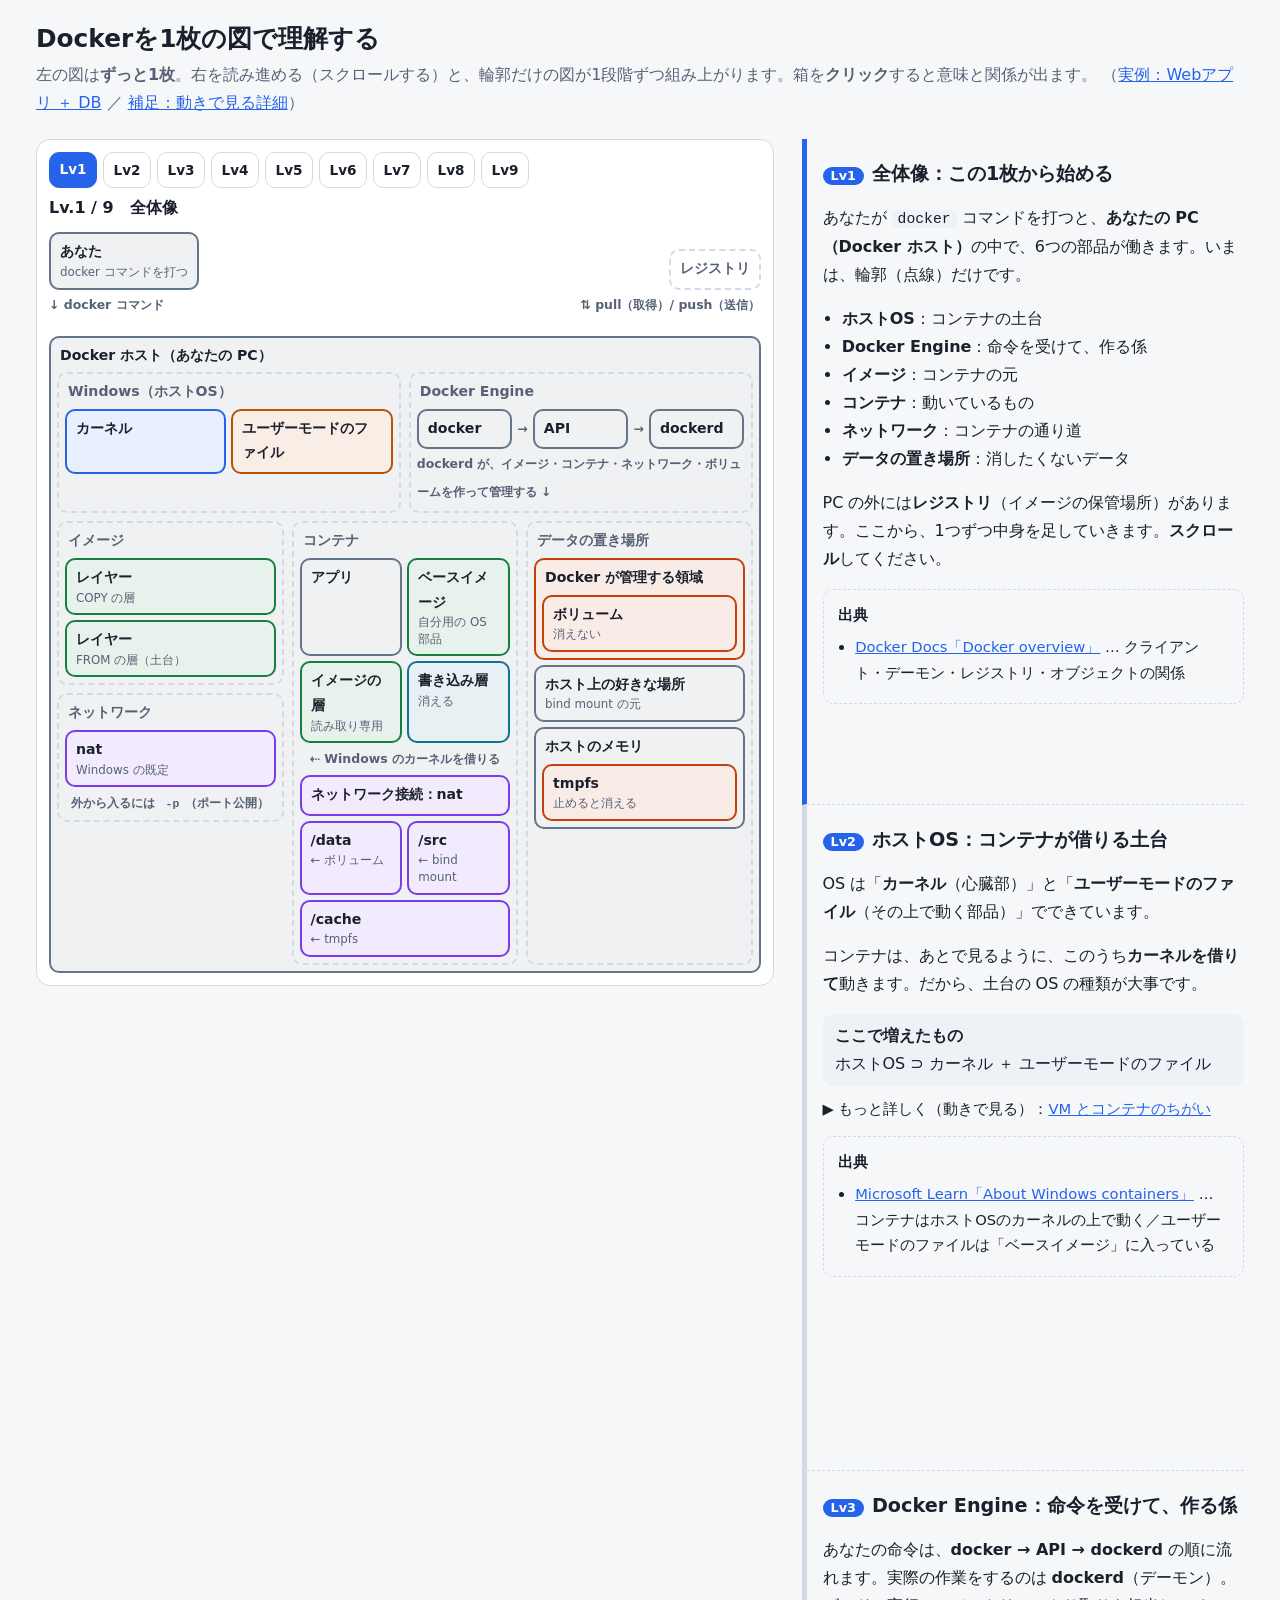
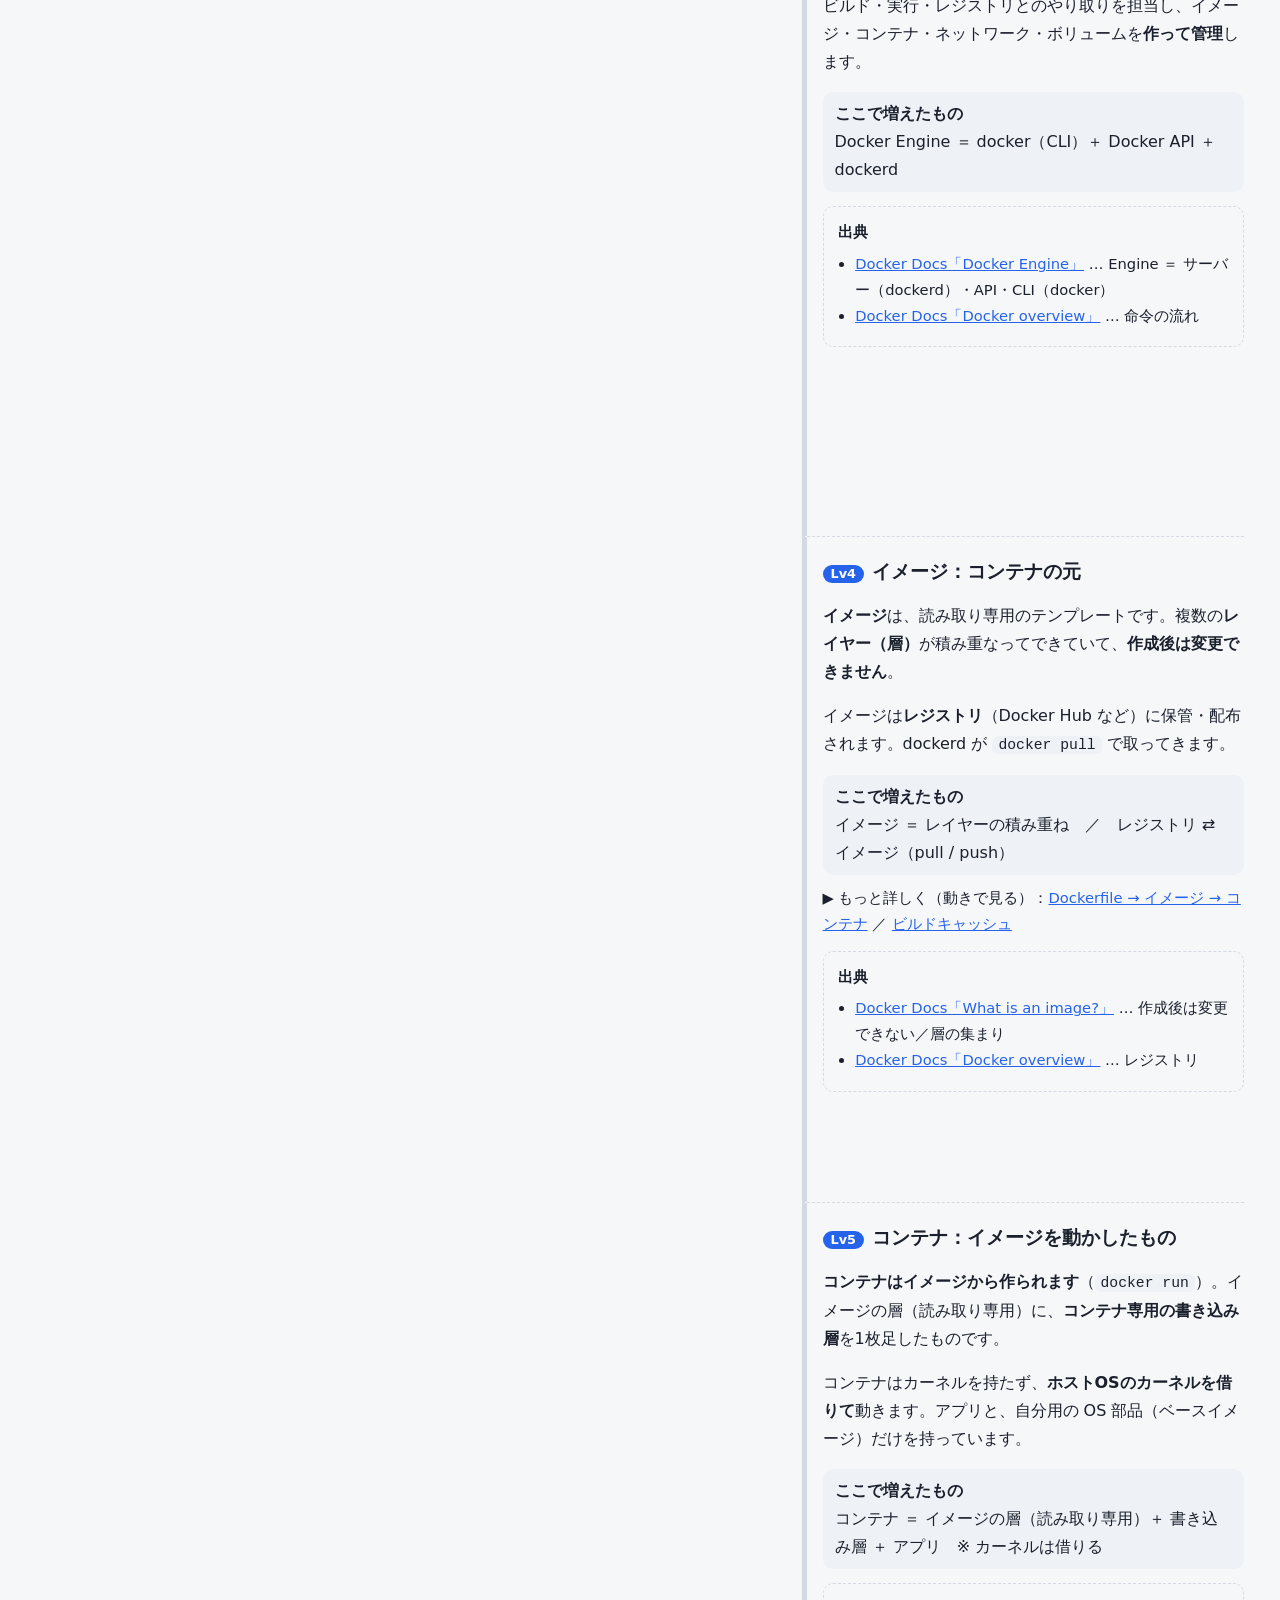
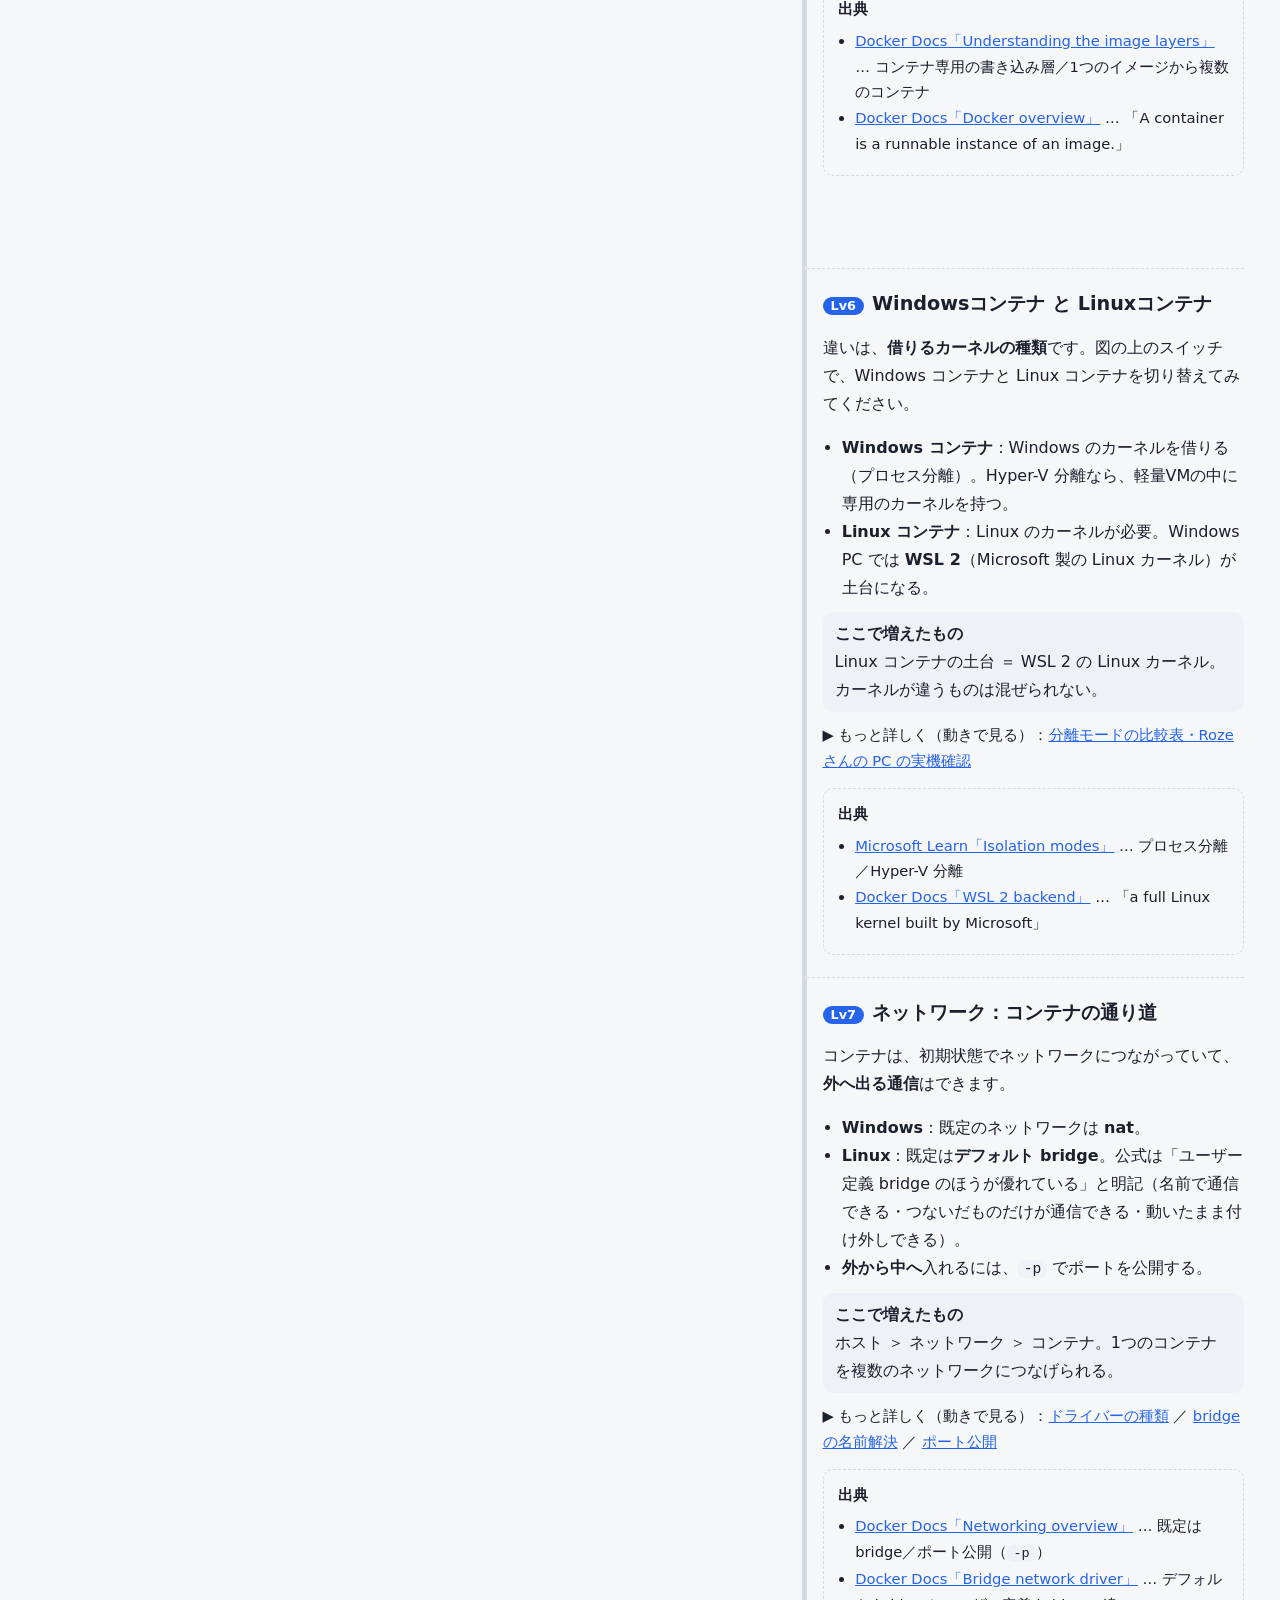
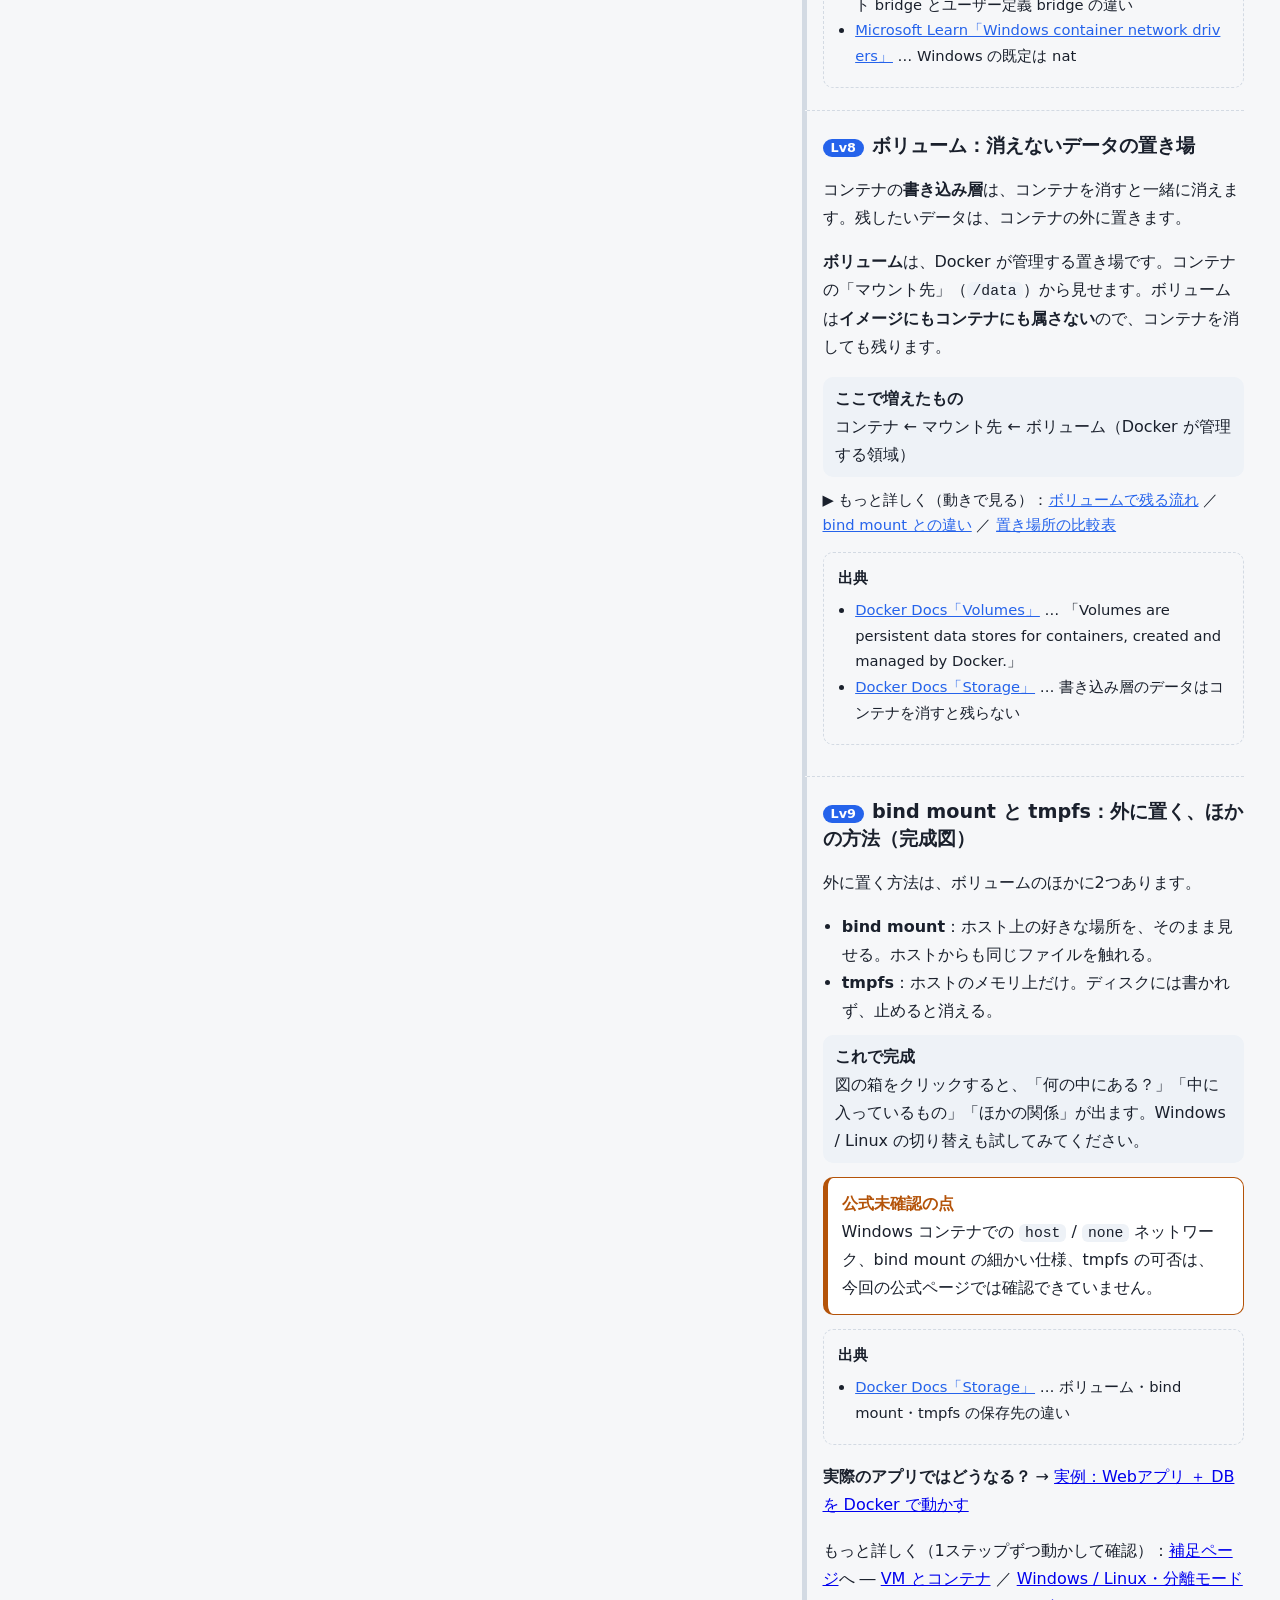
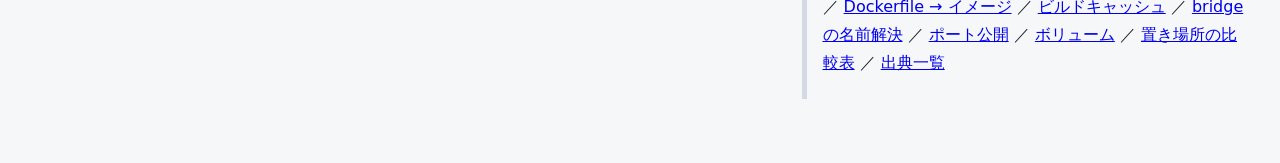
==== docker_visual/index.html @ 101fbca6 "Docker入門: 1枚の図で学ぶHTML教材を公開 Docker の仕組みを、1枚の図が組み上がる形で学ぶ HTML 教材。  - index.html: 全体像（スクロールで組み上がる図、Wind" ====
<!doctype html>
<html lang="ja">
<head>
  <meta charset="utf-8">
  <meta name="viewport" content="width=device-width, initial-scale=1">
  <title>Dockerを1枚の図で理解する</title>
  <meta name="description" content="全体像の1枚の図に、スクロールするだけで詳細が組み上がる Docker の解説。公式ドキュメントの出典つき">
  <link rel="stylesheet" href="css/base.css">
  <link rel="stylesheet" href="css/scenes.css">
  <link rel="stylesheet" href="css/termmap.css">
  <link rel="stylesheet" href="css/story.css">
</head>
<body>
<div class="wrap wide">

  <header class="story-head">
    <h1>Dockerを1枚の図で理解する</h1>
    <p>左の図は<strong>ずっと1枚</strong>。右を読み進める（スクロールする）と、輪郭だけの図が1段階ずつ組み上がります。箱を<strong>クリック</strong>すると意味と関係が出ます。
      （<a href="example.html">実例：Webアプリ ＋ DB</a> ／ <a href="details.html">補足：動きで見る詳細</a>）</p>
  </header>

  <div class="story" data-story>

    <!-- =================== 左：1枚の図 =================== -->
    <div class="story-diagram">
      <ol class="levelbar" aria-label="図の詳しさの段階"></ol>
      <p class="level-title" aria-live="polite"></p>

      <div data-story-master data-variant="win">
        <div class="termmap">

          <div class="m-top">
            <div class="m-top-item">
              <div class="tm host" data-term="user">
                <button class="tm-label" type="button"><span class="tm-name">あなた</span><span class="tm-note">docker コマンドを打つ</span></button>
              </div>
              <span class="tm-arrow">↓ docker コマンド</span>
            </div>
            <fieldset class="m-variant" data-show="6">
            <legend>どちらのコンテナの図にする？</legend>
            <label><input type="radio" name="variant" value="win" checked> Windows コンテナ</label>
            <label><input type="radio" name="variant" value="lin"> Linux コンテナ</label>
          </fieldset>
            <div class="m-top-item right">
              <div class="tm host" data-term="registry" data-state="1:ghost;4:on" data-hl="4">
                <button class="tm-label" type="button"><span class="tm-name">レジストリ</span><span class="tm-note">Docker Hub など（PCの外）</span></button>
              </div>
              <span class="tm-arrow" data-show="4">⇅ pull（取得）/ push（送信）</span>
            </div>
          </div>

          <div class="tm host mhost" data-term="dockerhost">
            <button class="tm-label" type="button"><span class="tm-name">Docker ホスト（あなたの PC）</span></button>
            <div class="m-grid">

              <!-- ホストOS -->
              <div class="tm win c-os" data-term="hostos" data-state="1:ghost;2:on" data-hl="2">
                <button class="tm-label" type="button"><span class="tm-name">Windows（ホストOS）</span><span class="tm-note">コンテナの土台</span></button>
                <div class="tm-body">
                  <div class="tm win" data-term="kernel" data-show="2"><button class="tm-label" type="button"><span class="tm-name">カーネル</span></button></div>
                  <div class="tm lin" data-term="usermode" data-show="2"><button class="tm-label" type="button"><span class="tm-name">ユーザーモードのファイル</span></button></div>
                  <div class="tm lin" data-term="wsl2" data-variant="lin" data-show="6" data-hl="6">
                    <button class="tm-label" type="button"><span class="tm-name">WSL 2</span><span class="tm-note">Linux カーネル</span></button>
                  </div>
                </div>
              </div>

              <!-- Docker Engine -->
              <div class="tm ctr c-engine" data-term="engine" data-state="1:ghost;3:on" data-hl="3">
                <button class="tm-label" type="button"><span class="tm-name">Docker Engine</span><span class="tm-note">命令を受けて、作る係</span></button>
                <div class="tm-body nowrap">
                  <div class="tm host" data-term="cli" data-show="3"><button class="tm-label" type="button"><span class="tm-name">docker</span></button></div>
                  <span class="tm-arrow" data-show="3">→</span>
                  <div class="tm host" data-term="api" data-show="3"><button class="tm-label" type="button"><span class="tm-name">API</span></button></div>
                  <span class="tm-arrow" data-show="3">→</span>
                  <div class="tm host" data-term="dockerd" data-show="3"><button class="tm-label" type="button"><span class="tm-name">dockerd</span></button></div>
                </div>
                <span class="tm-arrow" data-show="3">dockerd が、イメージ・コンテナ・ネットワーク・ボリュームを作って管理する ↓</span>
              </div>

              <!-- 左：イメージ・ネットワーク -->
              <div class="tm-col c-left">
                <div class="tm img" data-term="image" data-state="1:ghost;4:on" data-hl="4">
                  <button class="tm-label" type="button"><span class="tm-name">イメージ</span><span class="tm-note">コンテナの元・変わらない</span></button>
                  <div class="tm-body col">
                    <div class="tm img" data-term="layer" data-show="4"><button class="tm-label" type="button"><span class="tm-name">レイヤー</span><span class="tm-note">COPY の層</span></button></div>
                    <div class="tm img" data-term="layer" data-show="4"><button class="tm-label" type="button"><span class="tm-name">レイヤー</span><span class="tm-note">FROM の層（土台）</span></button></div>
                  </div>
                </div>

                <div class="tm net" data-term="network" data-state="1:ghost;7:on" data-hl="7">
                  <button class="tm-label" type="button"><span class="tm-name">ネットワーク</span><span class="tm-note">コンテナの通り道</span></button>
                  <div class="tm-body col">
                    <div class="tm net" data-term="drv_nat" data-variant="win" data-show="7"><button class="tm-label" type="button"><span class="tm-name">nat</span><span class="tm-note">Windows の既定</span></button></div>
                    <div class="tm net" data-term="net_default" data-variant="lin" data-show="7"><button class="tm-label" type="button"><span class="tm-name">デフォルト bridge</span><span class="tm-note">Linux の既定</span></button></div>
                    <div class="tm net" data-term="net_user" data-variant="lin" data-show="7"><button class="tm-label" type="button"><span class="tm-name">ユーザー定義 bridge</span><span class="tm-note">名前で通信できる</span></button></div>
                    <span class="tm-arrow" data-show="7">外から入るには <code>-p</code>（ポート公開）</span>
                  </div>
                </div>
              </div>

              <!-- コンテナ -->
              <div class="tm ctr c-ctr" data-term="container" data-state="1:ghost;5:on" data-hl="5">
                <button class="tm-label" type="button">
                  <span class="tm-name">コンテナ</span>
                  <span class="tm-note">動いているもの（<span data-variant="win">Windows 用</span><span data-variant="lin">Linux 用</span>）</span>
                </button>
                <div class="tm-body col">
                  <div class="m-pair">
                    <div class="tm host" data-term="app" data-show="5"><button class="tm-label" type="button"><span class="tm-name">アプリ</span></button></div>
                    <div class="tm img" data-term="baseimage" data-show="5"><button class="tm-label" type="button"><span class="tm-name">ベースイメージ</span><span class="tm-note">自分用の OS 部品</span></button></div>
                    <div class="tm img" data-term="layer_ro" data-show="5"><button class="tm-label" type="button"><span class="tm-name">イメージの層</span><span class="tm-note">読み取り専用</span></button></div>
                    <div class="tm ctr" data-term="writable" data-show="5"><button class="tm-label" type="button"><span class="tm-name">書き込み層</span><span class="tm-note">消える</span></button></div>
                  </div>
                  <span class="tm-arrow" data-show="5">
                    <span data-variant="win">⇠ Windows のカーネルを借りる</span>
                    <span data-variant="lin">⇠ WSL 2 の Linux カーネルを借りる</span>
                  </span>
                  <div class="tm net" data-term="drv_nat" data-variant="win" data-show="7" data-hl="7"><button class="tm-label" type="button"><span class="tm-name">ネットワーク接続：nat</span></button></div>
                  <div class="tm net" data-term="net_default" data-variant="lin" data-show="7" data-hl="7"><button class="tm-label" type="button"><span class="tm-name">ネットワーク接続：bridge</span></button></div>
                  <div class="m-chips">
                    <div class="tm net" data-term="mountpoint" data-show="8" data-hl="8"><button class="tm-label" type="button"><span class="tm-name">/data</span><span class="tm-note">← ボリューム</span></button></div>
                    <div class="tm net" data-term="mountpoint" data-show="9" data-hl="9"><button class="tm-label" type="button"><span class="tm-name">/src</span><span class="tm-note">← bind mount</span></button></div>
                    <div class="tm net" data-term="mountpoint" data-show="9" data-hl="9"><button class="tm-label" type="button"><span class="tm-name">/cache</span><span class="tm-note">← tmpfs</span></button></div>
                  </div>
                </div>
              </div>

              <!-- データの置き場所 -->
              <div class="tm vol c-store" data-term="storage_group" data-state="1:ghost;8:on" data-hl="8">
                <button class="tm-label" type="button"><span class="tm-name">データの置き場所</span><span class="tm-note">コンテナの外</span></button>
                <div class="tm-body col">
                  <div class="tm vol" data-term="dockerarea" data-show="8">
                    <button class="tm-label" type="button"><span class="tm-name">Docker が管理する領域</span></button>
                    <div class="tm-body">
                      <div class="tm vol" data-term="volume"><button class="tm-label" type="button"><span class="tm-name">ボリューム</span><span class="tm-note">消えない</span></button></div>
                    </div>
                  </div>
                  <div class="tm host" data-term="hostdir" data-show="9" data-hl="9"><button class="tm-label" type="button"><span class="tm-name">ホスト上の好きな場所</span><span class="tm-note">bind mount の元</span></button></div>
                  <div class="tm host" data-term="hostmem" data-show="9" data-hl="9">
                    <button class="tm-label" type="button"><span class="tm-name">ホストのメモリ</span></button>
                    <div class="tm-body">
                      <div class="tm vol" data-term="tmpfs"><button class="tm-label" type="button"><span class="tm-name">tmpfs</span><span class="tm-note">止めると消える</span></button></div>
                    </div>
                  </div>
                </div>
              </div>

            </div>
          </div>

          <div class="tm-panel" aria-live="polite"></div>
        </div>
      </div>
    </div>

    <!-- =================== 右：章（スクロールすると図が詳しくなる） =================== -->
    <div class="chapters">
      <div class="panel-slot"></div>

      <section class="chapter" data-title="全体像">
        <h2><span class="lv-tag">Lv1</span>全体像：この1枚から始める</h2>
        <p>あなたが <code>docker</code> コマンドを打つと、<strong>あなたの PC（Docker ホスト）</strong>の中で、6つの部品が働きます。いまは、輪郭（点線）だけです。</p>
        <ul>
          <li><strong>ホストOS</strong>：コンテナの土台</li>
          <li><strong>Docker Engine</strong>：命令を受けて、作る係</li>
          <li><strong>イメージ</strong>：コンテナの元</li>
          <li><strong>コンテナ</strong>：動いているもの</li>
          <li><strong>ネットワーク</strong>：コンテナの通り道</li>
          <li><strong>データの置き場所</strong>：消したくないデータ</li>
        </ul>
        <p>PC の外には<strong>レジストリ</strong>（イメージの保管場所）があります。ここから、1つずつ中身を足していきます。<strong>スクロール</strong>してください。</p>
        <div class="sources">
          <strong>出典</strong>
          <ul>
            <li><a href="https://docs.docker.com/get-started/docker-overview/" target="_blank" rel="noopener">Docker Docs「Docker overview」</a> … クライアント・デーモン・レジストリ・オブジェクトの関係</li>
          </ul>
        </div>
      </section>

      <section class="chapter" data-title="ホストOS">
        <h2><span class="lv-tag">Lv2</span>ホストOS：コンテナが借りる土台</h2>
        <p>OS は「<strong>カーネル</strong>（心臓部）」と「<strong>ユーザーモードのファイル</strong>（その上で動く部品）」でできています。</p>
        <p>コンテナは、あとで見るように、このうち<strong>カーネルを借りて</strong>動きます。だから、土台の OS の種類が大事です。</p>
        <div class="added"><strong>ここで増えたもの</strong>ホストOS ⊃ カーネル ＋ ユーザーモードのファイル</div>
        <p class="more">▶ もっと詳しく（動きで見る）：<a href="details.html#t-vm">VM とコンテナのちがい</a></p>
        <div class="sources">
          <strong>出典</strong>
          <ul>
            <li><a href="https://learn.microsoft.com/en-us/virtualization/windowscontainers/about/" target="_blank" rel="noopener">Microsoft Learn「About Windows containers」</a> … コンテナはホストOSのカーネルの上で動く／ユーザーモードのファイルは「ベースイメージ」に入っている</li>
          </ul>
        </div>
      </section>

      <section class="chapter" data-title="Docker Engine">
        <h2><span class="lv-tag">Lv3</span>Docker Engine：命令を受けて、作る係</h2>
        <p>あなたの命令は、<strong>docker → API → dockerd</strong> の順に流れます。実際の作業をするのは <strong>dockerd</strong>（デーモン）。ビルド・実行・レジストリとのやり取りを担当し、イメージ・コンテナ・ネットワーク・ボリュームを<strong>作って管理</strong>します。</p>
        <div class="added">
          <strong>ここで増えたもの</strong>
          Docker Engine ＝ docker（CLI）＋ Docker API ＋ dockerd
        </div>
        <div class="sources">
          <strong>出典</strong>
          <ul>
            <li><a href="https://docs.docker.com/engine/" target="_blank" rel="noopener">Docker Docs「Docker Engine」</a> … Engine ＝ サーバー（dockerd）・API・CLI（docker）</li>
            <li><a href="https://docs.docker.com/get-started/docker-overview/" target="_blank" rel="noopener">Docker Docs「Docker overview」</a> … 命令の流れ</li>
          </ul>
        </div>
      </section>

      <section class="chapter" data-title="イメージ">
        <h2><span class="lv-tag">Lv4</span>イメージ：コンテナの元</h2>
        <p><strong>イメージ</strong>は、読み取り専用のテンプレートです。複数の<strong>レイヤー（層）</strong>が積み重なってできていて、<strong>作成後は変更できません</strong>。</p>
        <p>イメージは<strong>レジストリ</strong>（Docker Hub など）に保管・配布されます。dockerd が <code>docker pull</code> で取ってきます。</p>
        <div class="added">
          <strong>ここで増えたもの</strong>
          イメージ ＝ レイヤーの積み重ね　／　レジストリ ⇄ イメージ（pull / push）
        </div>
        <p class="more">▶ もっと詳しく（動きで見る）：<a href="details.html#t-layers">Dockerfile → イメージ → コンテナ</a> ／ <a href="details.html#t-cache">ビルドキャッシュ</a></p>
        <div class="sources">
          <strong>出典</strong>
          <ul>
            <li><a href="https://docs.docker.com/get-started/docker-concepts/the-basics/what-is-an-image/" target="_blank" rel="noopener">Docker Docs「What is an image?」</a> … 作成後は変更できない／層の集まり</li>
            <li><a href="https://docs.docker.com/get-started/docker-overview/" target="_blank" rel="noopener">Docker Docs「Docker overview」</a> … レジストリ</li>
          </ul>
        </div>
      </section>

      <section class="chapter" data-title="コンテナ">
        <h2><span class="lv-tag">Lv5</span>コンテナ：イメージを動かしたもの</h2>
        <p><strong>コンテナはイメージから作られます</strong>（<code>docker run</code>）。イメージの層（読み取り専用）に、<strong>コンテナ専用の書き込み層</strong>を1枚足したものです。</p>
        <p>コンテナはカーネルを持たず、<strong>ホストOSのカーネルを借りて</strong>動きます。アプリと、自分用の OS 部品（ベースイメージ）だけを持っています。</p>
        <div class="added">
          <strong>ここで増えたもの</strong>
          コンテナ ＝ イメージの層（読み取り専用）＋ 書き込み層 ＋ アプリ　※ カーネルは借りる
        </div>
        <div class="sources">
          <strong>出典</strong>
          <ul>
            <li><a href="https://docs.docker.com/get-started/docker-concepts/building-images/understanding-image-layers/" target="_blank" rel="noopener">Docker Docs「Understanding the image layers」</a> … コンテナ専用の書き込み層／1つのイメージから複数のコンテナ</li>
            <li><a href="https://docs.docker.com/get-started/docker-overview/" target="_blank" rel="noopener">Docker Docs「Docker overview」</a> … 「A container is a runnable instance of an image.」</li>
          </ul>
        </div>
      </section>

      <section class="chapter" data-title="Windows と Linux">
        <h2><span class="lv-tag">Lv6</span>Windowsコンテナ と Linuxコンテナ</h2>
        <p>違いは、<strong>借りるカーネルの種類</strong>です。図の上のスイッチで、Windows コンテナと Linux コンテナを切り替えてみてください。</p>
        <ul>
          <li><strong>Windows コンテナ</strong>：Windows のカーネルを借りる（プロセス分離）。Hyper-V 分離なら、軽量VMの中に専用のカーネルを持つ。</li>
          <li><strong>Linux コンテナ</strong>：Linux のカーネルが必要。Windows PC では <strong>WSL 2</strong>（Microsoft 製の Linux カーネル）が土台になる。</li>
        </ul>
        <div class="added">
          <strong>ここで増えたもの</strong>
          Linux コンテナの土台 ＝ WSL 2 の Linux カーネル。カーネルが違うものは混ぜられない。
        </div>
        <p class="more">▶ もっと詳しく（動きで見る）：<a href="details.html#t-kernel">分離モードの比較表・Rozeさんの PC の実機確認</a></p>
        <div class="sources">
          <strong>出典</strong>
          <ul>
            <li><a href="https://learn.microsoft.com/en-us/virtualization/windowscontainers/manage-containers/hyperv-container" target="_blank" rel="noopener">Microsoft Learn「Isolation modes」</a> … プロセス分離／Hyper-V 分離</li>
            <li><a href="https://docs.docker.com/desktop/features/wsl/" target="_blank" rel="noopener">Docker Docs「WSL 2 backend」</a> … 「a full Linux kernel built by Microsoft」</li>
          </ul>
        </div>
      </section>

      <section class="chapter" data-title="ネットワーク">
        <h2><span class="lv-tag">Lv7</span>ネットワーク：コンテナの通り道</h2>
        <p>コンテナは、初期状態でネットワークにつながっていて、<strong>外へ出る通信</strong>はできます。</p>
        <ul>
          <li><strong>Windows</strong>：既定のネットワークは <strong>nat</strong>。</li>
          <li><strong>Linux</strong>：既定は<strong>デフォルト bridge</strong>。公式は「ユーザー定義 bridge のほうが優れている」と明記（名前で通信できる・つないだものだけが通信できる・動いたまま付け外しできる）。</li>
          <li><strong>外から中へ</strong>入れるには、<code>-p</code> でポートを公開する。</li>
        </ul>
        <div class="added">
          <strong>ここで増えたもの</strong>
          ホスト ＞ ネットワーク ＞ コンテナ。1つのコンテナを複数のネットワークにつなげられる。
        </div>
        <p class="more">▶ もっと詳しく（動きで見る）：<a href="details.html#t-drivers">ドライバーの種類</a> ／ <a href="details.html#t-bridge">bridge の名前解決</a> ／ <a href="details.html#t-publish">ポート公開</a></p>
        <div class="sources">
          <strong>出典</strong>
          <ul>
            <li><a href="https://docs.docker.com/engine/network/" target="_blank" rel="noopener">Docker Docs「Networking overview」</a> … 既定は bridge／ポート公開（<code>-p</code>）</li>
            <li><a href="https://docs.docker.com/engine/network/drivers/bridge/" target="_blank" rel="noopener">Docker Docs「Bridge network driver」</a> … デフォルト bridge とユーザー定義 bridge の違い</li>
            <li><a href="https://learn.microsoft.com/en-us/virtualization/windowscontainers/container-networking/network-drivers-topologies" target="_blank" rel="noopener">Microsoft Learn「Windows container network drivers」</a> … Windows の既定は nat</li>
          </ul>
        </div>
      </section>

      <section class="chapter" data-title="ボリューム">
        <h2><span class="lv-tag">Lv8</span>ボリューム：消えないデータの置き場</h2>
        <p>コンテナの<strong>書き込み層</strong>は、コンテナを消すと一緒に消えます。残したいデータは、コンテナの外に置きます。</p>
        <p><strong>ボリューム</strong>は、Docker が管理する置き場です。コンテナの「マウント先」（<code>/data</code>）から見せます。ボリュームは<strong>イメージにもコンテナにも属さない</strong>ので、コンテナを消しても残ります。</p>
        <div class="added">
          <strong>ここで増えたもの</strong>
          コンテナ ← マウント先 ← ボリューム（Docker が管理する領域）
        </div>
        <p class="more">▶ もっと詳しく（動きで見る）：<a href="details.html#t-volume">ボリュームで残る流れ</a> ／ <a href="details.html#t-mounts">bind mount との違い</a> ／ <a href="details.html#storage-compare">置き場所の比較表</a></p>
        <div class="sources">
          <strong>出典</strong>
          <ul>
            <li><a href="https://docs.docker.com/engine/storage/volumes/" target="_blank" rel="noopener">Docker Docs「Volumes」</a> … 「Volumes are persistent data stores for containers, created and managed by Docker.」</li>
            <li><a href="https://docs.docker.com/engine/storage/" target="_blank" rel="noopener">Docker Docs「Storage」</a> … 書き込み層のデータはコンテナを消すと残らない</li>
          </ul>
        </div>
      </section>

      <section class="chapter" data-title="完成図">
        <h2><span class="lv-tag">Lv9</span>bind mount と tmpfs：外に置く、ほかの方法（完成図）</h2>
        <p>外に置く方法は、ボリュームのほかに2つあります。</p>
        <ul>
          <li><strong>bind mount</strong>：ホスト上の好きな場所を、そのまま見せる。ホストからも同じファイルを触れる。</li>
          <li><strong>tmpfs</strong>：ホストのメモリ上だけ。ディスクには書かれず、止めると消える。</li>
        </ul>
        <div class="added">
          <strong>これで完成</strong>
          図の箱をクリックすると、「何の中にある？」「中に入っているもの」「ほかの関係」が出ます。Windows / Linux の切り替えも試してみてください。
        </div>
        <div class="note">
          <strong>公式未確認の点</strong><br>
          Windows コンテナでの <code>host</code> / <code>none</code> ネットワーク、bind mount の細かい仕様、tmpfs の可否は、今回の公式ページでは確認できていません。
        </div>
        <div class="sources">
          <strong>出典</strong>
          <ul>
            <li><a href="https://docs.docker.com/engine/storage/" target="_blank" rel="noopener">Docker Docs「Storage」</a> … ボリューム・bind mount・tmpfs の保存先の違い</li>
          </ul>
        </div>
        <p class="story-foot">
          <strong>実際のアプリではどうなる？</strong> → <a href="example.html">実例：Webアプリ ＋ DB を Docker で動かす</a>
        </p>
        <p class="story-foot">
          もっと詳しく（1ステップずつ動かして確認）：<a href="details.html">補足ページ</a>へ ― <a href="details.html#t-vm">VM とコンテナ</a> ／ <a href="details.html#t-kernel">Windows / Linux・分離モード</a> ／ <a href="details.html#t-layers">Dockerfile → イメージ</a> ／ <a href="details.html#t-cache">ビルドキャッシュ</a> ／ <a href="details.html#t-bridge">bridge の名前解決</a> ／ <a href="details.html#t-publish">ポート公開</a> ／ <a href="details.html#t-volume">ボリューム</a> ／ <a href="details.html#storage-compare">置き場所の比較表</a> ／ <a href="details.html#sources">出典一覧</a>
        </p>
      </section>

    </div>
  </div>

</div>

<script src="js/terms.js"></script>
<script src="js/stepper.js"></script>
<script src="js/termmap.js"></script>
<script src="js/story.js"></script>
</body>
</html>
---- docker_visual/css/base.css ----
/* ===== base.css : 色・レイアウト・部品（図の中身は scenes.css） ===== */

:root {
  --font: "Segoe UI", "Yu Gothic UI", "Hiragino Sans", "Meiryo", system-ui, sans-serif;
  --mono: "Cascadia Mono", Consolas, "Courier New", monospace;

  --bg: #f6f7f9;
  --surface: #ffffff;
  --surface-2: #eef2f7;
  --text: #1a202c;
  --muted: #566176;
  --border: #d3dae3;
  --accent: #2563eb;
  --on-accent: #ffffff;
  --ok: #15803d;
  --ng: #b91c1c;
  --warn: #b45309;

  /* 図の部品ごとの色（色だけに頼らず、必ず文字も添える） */
  --c-win: #2563eb;
  --c-lin: #b45309;
  --c-img: #15803d;
  --c-net: #7c3aed;
  --c-vol: #c2410c;
  --c-ctr: #0e7490;
  --c-host: #64748b;
}

@media (prefers-color-scheme: dark) {
  :root {
    --bg: #0f141a;
    --surface: #171d25;
    --surface-2: #1e2630;
    --text: #e6eaf0;
    --muted: #9aa7b8;
    --border: #2e3945;
    --accent: #60a5fa;
    --on-accent: #0b1220;
    --ok: #4ade80;
    --ng: #f87171;
    --warn: #fbbf24;

    --c-win: #60a5fa;
    --c-lin: #fbbf24;
    --c-img: #4ade80;
    --c-net: #a78bfa;
    --c-vol: #fb923c;
    --c-ctr: #22d3ee;
    --c-host: #94a3b8;
  }
}

*, *::before, *::after { box-sizing: border-box; }

html { -webkit-text-size-adjust: 100%; scroll-behavior: smooth; }

body {
  margin: 0;
  background: var(--bg);
  color: var(--text);
  font: 16px/1.75 var(--font);
}

.wrap { max-width: 1000px; margin: 0 auto; padding: 0 16px 64px; }

/* ----- ヘッダー ----- */
.site-header { padding: 28px 0 14px; }
.site-header h1 { margin: 0 0 6px; font-size: 1.65rem; line-height: 1.35; }
.site-header p { margin: 0; color: var(--muted); }

/* ----- タブ ----- */
.tabs {
  position: sticky; top: 0; z-index: 10;
  display: flex; gap: 6px; padding: 8px 0;
  background: var(--bg);
  border-bottom: 1px solid var(--border);
  overflow-x: auto;
}
.tab {
  flex: 0 0 auto;
  min-height: 44px; padding: 0 16px;
  border: 1px solid var(--border); border-radius: 999px;
  background: var(--surface); color: var(--text);
  font: inherit; font-weight: 600; cursor: pointer; white-space: nowrap;
}
.tab[aria-selected="true"] {
  background: var(--accent); color: var(--on-accent); border-color: var(--accent);
}
.panel { scroll-margin-top: 64px; }   /* #image などで開いたとき、見出しが固定ナビに隠れないように */
.panel[hidden] { display: none; }

/* ----- 見出し・文章 ----- */
.panel > h2 { margin: 28px 0 6px; font-size: 1.35rem; }
.panel > .lead { margin: 0 0 8px; color: var(--muted); }
h3 { margin: 0 0 4px; font-size: 1.1rem; scroll-margin-top: 72px; }
h4 { margin: 18px 0 6px; font-size: 1rem; }
code {
  font-family: var(--mono); font-size: .92em;
  background: var(--surface-2); padding: 1px 6px; border-radius: 6px;
}
small { color: var(--muted); }

/* ----- シーン（1つのアニメーション） ----- */
.scene {
  margin: 20px 0;
  padding: 16px;
  background: var(--surface);
  border: 1px solid var(--border);
  border-radius: 14px;
}
.scene > .scene-sub { margin: 0 0 12px; color: var(--muted); font-size: .95rem; }

.stage {
  position: relative;
  padding: 16px;
  background: var(--surface-2);
  border: 1px solid var(--border);
  border-radius: 12px;
  overflow: hidden;
}

/* ----- 操作ボタン ----- */
.controls { display: flex; flex-wrap: wrap; align-items: center; gap: 8px; margin-top: 12px; }
.btn {
  min-height: 44px; min-width: 44px; padding: 0 14px;
  border: 1px solid var(--border); border-radius: 10px;
  background: var(--surface); color: var(--text);
  font: inherit; font-weight: 600; cursor: pointer;
}
.btn:hover:not(:disabled) { border-color: var(--accent); }
.btn:disabled { opacity: .45; cursor: default; }
.btn.primary { background: var(--accent); border-color: var(--accent); color: var(--on-accent); }
.step-count { margin-left: auto; color: var(--muted); font-variant-numeric: tabular-nums; }

.progress { height: 6px; margin-top: 12px; background: var(--surface-2); border-radius: 999px; overflow: hidden; }
.progress > span { display: block; height: 100%; width: 0; background: var(--accent); transition: width .35s ease; }

.caption {
  margin-top: 12px; padding: 12px 14px; min-height: 5.6em;
  background: var(--surface-2);
  border-left: 5px solid var(--accent);
  border-radius: 0 10px 10px 0;
}
.caption .step-no {
  display: inline-block; margin-right: 6px; padding: 0 8px;
  background: var(--accent); color: var(--on-accent);
  border-radius: 999px; font-weight: 700; font-size: .85rem;
}
.caption-list { display: none; }

:focus-visible { outline: 3px solid var(--accent); outline-offset: 2px; }

/* ----- 表 ----- */
.table-wrap { overflow-x: auto; margin: 8px 0 4px; }
.tbl { width: 100%; border-collapse: collapse; font-size: .95rem; background: var(--surface); }
.tbl th, .tbl td { padding: 8px 10px; border: 1px solid var(--border); text-align: left; vertical-align: top; }
.tbl th { background: var(--surface-2); white-space: nowrap; }

/* ----- 注意・出典・バッジ ----- */
.note {
  margin: 14px 0; padding: 12px 14px;
  border: 1px solid var(--warn); border-left-width: 5px; border-radius: 10px;
  background: var(--surface);
}
.note > strong:first-child { color: var(--warn); }

.sources { margin: 14px 0 0; padding: 12px 14px; border: 1px dashed var(--border); border-radius: 10px; font-size: .92rem; }
.sources > strong { display: block; margin-bottom: 4px; }
.sources ul { margin: 0; padding-left: 1.2em; }
.sources a { color: var(--accent); word-break: break-all; }

.badge {
  display: inline-block; padding: 0 8px; margin-right: 4px;
  border: 1px solid currentColor; border-radius: 999px;
  font-size: .78rem; font-weight: 700; white-space: nowrap;
}
.badge.ok  { color: var(--ok); }
.badge.inf { color: var(--accent); }
.badge.unk { color: var(--ng); }

@media (max-width: 560px) {
  .site-header h1 { font-size: 1.35rem; }
  .step-count { width: 100%; margin-left: 0; }
}
---- docker_visual/css/scenes.css ----
/* ===== scenes.css : 図（ステージの中身）の見た目 ===== */

/* ----- 共通レイアウト ----- */
.grid2 { display: grid; grid-template-columns: 1fr 1fr; gap: 16px; }
.row   { display: flex; flex-wrap: wrap; gap: 8px; }
.grow  { flex: 1 1 140px; }
.stackcol { display: flex; flex-direction: column; gap: 8px; }
.col-title { margin: 0 0 2px; font-size: .95rem; font-weight: 700; color: var(--muted); }
/* 左右の列で「土台（ホストOS）」の高さがそろうよう、中身を下に寄せる */
.grid2 > .stackcol .col-title { margin-bottom: auto; }
.arrow { font-size: 1.4rem; color: var(--muted); }

/* ----- 箱（色は --c で切り替え。色＋文字で意味を伝える） ----- */
.box {
  --c: var(--c-host);
  position: relative;
  padding: 8px 12px;
  border: 2px solid var(--c);
  border-radius: 10px;
  background: color-mix(in srgb, var(--c) 13%, var(--surface));
}
.box.win  { --c: var(--c-win); }
.box.lin  { --c: var(--c-lin); }
.box.img  { --c: var(--c-img); }
.box.net  { --c: var(--c-net); }
.box.vol  { --c: var(--c-vol); }
.box.ctr  { --c: var(--c-ctr); }
.box.host { --c: var(--c-host); }
.box .t   { display: block; font-weight: 700; line-height: 1.4; }
.box .sub { display: block; color: var(--muted); font-size: .82rem; line-height: 1.4; }
.box.nest { margin-top: 6px; background: var(--surface); }
.box.bar  { text-align: center; font-weight: 700; }

.verdict {
  margin: 14px 0 0; padding: 10px 12px;
  border: 2px solid var(--accent); border-radius: 10px;
  background: var(--surface); font-weight: 600;
}

/* ----- 図1・図2：VM / カーネル ----- */
.lane {
  margin-bottom: 10px; padding: 10px 12px;
  background: var(--surface); border: 1px solid var(--border); border-radius: 10px;
}
.lane-title { margin-bottom: 8px; font-weight: 700; }
.flow { display: flex; flex-wrap: wrap; align-items: center; gap: 10px; }
.flow .box { min-width: 150px; }
.link-note { color: var(--muted); font-size: .9rem; font-weight: 600; }

/* ----- 図3：レイヤー ----- */
.split { display: grid; grid-template-columns: 1.1fr 1fr; gap: 16px; align-items: end; }
.code {
  margin: 0; padding: 12px;
  background: var(--surface); border: 1px solid var(--border); border-radius: 10px;
  font-family: var(--mono); font-size: .82rem; line-height: 1.8;
  white-space: pre-wrap; word-break: break-all;
}
.code .cl-line { display: block; padding: 0 6px; border-radius: 6px; }

.writes { display: flex; gap: 8px; margin-bottom: 8px; min-height: 62px; }
.write  { flex: 1; }

.image-frame {
  position: relative; display: flex; flex-direction: column; gap: 6px;
  padding: 32px 10px 10px;
  border: 2px dashed var(--c-img); border-radius: 12px;
}
.frame-label { position: absolute; top: 6px; left: 12px; font-weight: 700; color: var(--ok); }
.layer {
  display: flex; flex-wrap: wrap; justify-content: space-between; gap: 4px 8px;
  padding: 8px 12px;
  border: 2px solid var(--c-img); border-radius: 8px;
  background: color-mix(in srgb, var(--c-img) 13%, var(--surface));
  font-size: .92rem;
}
.layer .ro { color: var(--muted); font-size: .8rem; }

/* ----- 図4：キャッシュ ----- */
.cache-stack { display: flex; flex-direction: column; gap: 8px; }
.cl {
  display: flex; flex-wrap: wrap; align-items: center; gap: 4px 10px;
  padding: 10px 12px;
  background: var(--surface);
  border: 2px solid var(--c-host); border-radius: 10px;
  transition: border-color .4s ease;
}
.cl::after { margin-left: auto; font-weight: 700; font-size: .9rem; }
.cl[data-st="new"]   { border-color: var(--c-img); }
.cl[data-st="new"]::after   { content: "✚ 新規作成";             color: var(--ok); }
.cl[data-st="cache"] { border-color: var(--c-ctr); }
.cl[data-st="cache"]::after { content: "♻ キャッシュを再利用";   color: var(--c-ctr); }
.cl[data-st="redo"]  { border-color: var(--ng); }
.cl[data-st="redo"]::after  { content: "⟳ 作り直し（再実行）";   color: var(--ng); }
.edit-mark { color: var(--ng); font-weight: 700; font-size: .9rem; }

/* ----- 図5：bridge ネットワーク ----- */
.netbox {
  padding: 10px 12px 12px;
  border: 2px dashed var(--c-net); border-radius: 12px;
  background: var(--surface);
}
.netrow { position: relative; height: 158px; }
.netrow::before {            /* ネットワークの「線」 */
  content: ""; position: absolute; left: 12%; right: 12%; top: 29px;
  border-top: 3px dotted var(--c-net);
}
.node { position: absolute; width: 27%; min-width: 96px; background: var(--surface); }
.node.a { top: 0; left: 0; }
.node.b { top: 0; right: 0; }
.node.c { bottom: 0; left: 36%; }
.node.outsider { border-style: dashed; --c: var(--c-host); }

.packet {
  position: absolute; top: 74px; left: 27%;
  padding: 1px 9px; border-radius: 999px;
  background: var(--c-net); color: var(--on-accent);
  font-family: var(--mono); font-size: .78rem; white-space: nowrap;
}
.cross { position: absolute; top: 60px; font-size: 1.6rem; font-weight: 700; color: var(--ng); }

.resbox { display: grid; margin-top: 6px; min-height: 3.2em; }
.resbox > * { grid-area: 1 / 1; }
.res {
  margin: 0; padding: 6px 10px;
  border: 2px solid var(--muted); border-radius: 8px;
  background: var(--surface); font-weight: 700; font-size: .9rem;
}
.res.ok { border-color: var(--ok); color: var(--ok); }
.res.ng { border-color: var(--ng); color: var(--ng); }

/* ----- 図6：ポート公開 ----- */
.pubrow { position: relative; height: 150px; }
.pubrow::before {
  content: ""; position: absolute; left: 6%; right: 6%; top: 104px;
  border-top: 3px dotted var(--c-net);
}
.pubrow > .box { position: absolute; top: 0; width: 29%; min-width: 108px; }
.pubrow .ext     { left: 0; }
.pubrow .hostbox { left: 35.5%; }
.pubrow .ctrbox  { right: 0; }
.pubrow .packet  { top: 90px; }
.pubrow .cross   { top: 82px; }
.port {
  display: inline-block; margin-top: 4px; padding: 0 8px;
  border: 1px solid var(--c-net); border-radius: 999px;
  font-family: var(--mono); font-size: .8rem; background: var(--surface);
}

/* ----- 図7：ボリューム ----- */
.vgrid {
  display: grid; grid-template-columns: 1fr 34px 1fr 34px 1fr; align-items: center; gap: 6px;
}
.vcell { display: grid; }
.vcell > * { grid-area: 1 / 1; }
.vlink { text-align: center; font-size: 1.3rem; color: var(--muted); }
.file {
  display: inline-block; margin-top: 4px; padding: 0 8px;
  background: var(--surface); border: 1px solid var(--border); border-radius: 6px;
  font-family: var(--mono); font-size: .8rem;
}
.gone-label { display: none; color: var(--ng); font-weight: 700; font-size: .85rem; }
.vctr[data-st="gone"] { opacity: .5; border-style: dashed; }
.vctr[data-st="gone"] .gone-label { display: block; }
.vctr[data-st="gone"] .file { text-decoration: line-through; }
.prune { display: block; margin-top: 6px; color: var(--c-vol); font-weight: 700; font-size: .85rem; }

.imgbar { margin-bottom: 12px; }

/* ----- 図15：bind mount と volume ----- */
.cmpcol { display: flex; flex-direction: column; gap: 6px; }
.cmpcol .vlink { font-size: 1rem; }
.points { margin: 6px 0 0; padding-left: 1.2em; font-size: .92rem; }

/* ----- 表示・非表示・強調（このブロックは必ず最後に置く） ----- */
[data-show], [data-hide] { transition: opacity .5s ease, transform .5s ease; }
[data-move] {
  position: absolute;
  transition: left .9s ease, top .9s ease, opacity .5s ease, transform .5s ease;
}
[data-show]:not(.on), [data-hide]:not(.on) {
  opacity: 0; transform: translateY(8px); pointer-events: none;
}

@keyframes pulse {
  0%, 100% { box-shadow: 0 0 0 0 color-mix(in srgb, var(--accent) 55%, transparent); }
  50%      { box-shadow: 0 0 0 7px color-mix(in srgb, var(--accent) 0%, transparent); }
}
.hl { outline: 3px solid var(--accent); outline-offset: 2px; animation: pulse 1.4s ease-in-out infinite; }

@media (max-width: 640px) {
  .grid2, .split { grid-template-columns: 1fr; }
  .vgrid { grid-template-columns: 1fr; }
  .vgrid > .vlink { transform: rotate(90deg); }
}

@media (max-width: 560px) {
  .pubrow > .box { width: 31%; min-width: 0; padding: 6px 8px; }
  .pubrow .hostbox { left: 34.5%; }
  .pubrow .box .t { font-size: .88rem; }
  .flow .box { min-width: 0; }
}

@media (prefers-reduced-motion: reduce) {
  [data-show], [data-hide], [data-move], .progress > span { transition: none !important; }
  .hl { animation: none; }
}
---- docker_visual/css/termmap.css ----
/* ===== termmap.css : 用語マップ（入れ子の図＋クリックで説明） ===== */

.termmap { display: flex; flex-direction: column; gap: 12px; }

.tm-legend {
  display: flex; flex-wrap: wrap; gap: 4px 18px; margin: 0;
  color: var(--muted); font-size: .85rem;
}

/* ----- 箱（入れ子） ----- */
.tm {
  --c: var(--c-host);
  position: relative;
  padding: 6px 8px 8px;
  border: 2px solid var(--c);
  border-radius: 10px;
  background: color-mix(in srgb, var(--c) 10%, var(--surface));
  transition: background .3s ease, border-color .3s ease, box-shadow .3s ease;
}
.tm.win  { --c: var(--c-win); }
.tm.lin  { --c: var(--c-lin); }
.tm.img  { --c: var(--c-img); }
.tm.net  { --c: var(--c-net); }
.tm.vol  { --c: var(--c-vol); }
.tm.ctr  { --c: var(--c-ctr); }
.tm.host { --c: var(--c-host); }

.tm-label {
  display: block; width: 100%;
  padding: 2px 4px;
  border: 0; border-radius: 6px;
  background: transparent; color: var(--text);
  font: inherit; font-weight: 700; text-align: left;
  cursor: pointer;
}
.tm-label:hover { background: color-mix(in srgb, var(--c) 20%, transparent); }
.tm-note { display: block; font-weight: 400; font-size: .8rem; line-height: 1.4; color: var(--muted); }

.tm-body { display: flex; flex-wrap: wrap; align-items: stretch; gap: 8px; margin-top: 6px; }
.tm-body > .tm { flex: 1 1 110px; }
.tm-body.top { align-items: flex-start; }   /* 高さの違う箱を、縦に引き伸ばさない */
.tm-body.col { flex-direction: column; }
.tm-body.col > .tm { flex: 0 0 auto; }
.tm-body > .tm-col { flex: 1 1 190px; }

.tm-arrow {
  align-self: center;
  color: var(--muted); font-weight: 700; font-size: .85rem; text-align: center;
}
.tm-arrow small { display: block; font-weight: 400; }

/* 選択・関係の強調 */
.tm.sel  { outline: 3px solid var(--accent); outline-offset: 2px; }
.tm.anc  { background: color-mix(in srgb, var(--accent) 14%, var(--surface)); }
.tm.desc { box-shadow: 0 0 0 3px color-mix(in srgb, var(--accent) 45%, transparent); }

/* 「輪郭だけ」の状態：ここに何かが入る、という予告（クリックすれば説明は出る） */
.tm[data-st="ghost"] { border-style: dashed; border-color: var(--border); background: transparent; }
.tm[data-st="ghost"] > .tm-label { color: var(--muted); }
.tm[data-st="ghost"] > .tm-label .tm-note { display: none; }

/* 外枠だけ、あとから現れる（中身は最初から見えている） */
.tm[data-st="off"] { border-color: transparent; background: transparent; }
.tm[data-st="off"] > .tm-label { visibility: hidden; }

/* ----- 配置 ----- */
.tm-flow {
  display: grid; gap: 12px; align-items: start;
  grid-template-columns: minmax(0, 1.5fr) auto minmax(0, 1fr);
}
.tm-flow.two   { grid-template-columns: minmax(0, 1fr) auto minmax(0, 1.4fr); align-items: center; }
.tm-flow.three { grid-template-columns: minmax(0, .7fr) auto minmax(0, 1.4fr) auto minmax(0, 1.3fr); }
.tm-col { display: flex; flex-direction: column; gap: 8px; }
.tm-mid { align-self: center; }
.tm-mid::before { content: "→ "; }

@media (max-width: 760px) {
  .tm-flow, .tm-flow.two, .tm-flow.three { grid-template-columns: minmax(0, 1fr); }
  .tm-mid::before { content: "↓ "; }
}

/* ----- 説明パネル ----- */
.tm-panel {
  padding: 12px 14px;
  background: var(--surface);
  border: 1px solid var(--border); border-left: 5px solid var(--accent);
  border-radius: 0 10px 10px 0;
}
.tm-hint  { margin: 0; color: var(--muted); }
.tm-title { font-weight: 700; font-size: 1.05rem; }
.tm-def   { margin: 4px 0 8px; }
.tm-rel {
  display: grid; grid-template-columns: max-content 1fr; gap: 4px 12px;
  margin: 0; font-size: .92rem;
}
.tm-rel dt { color: var(--muted); font-weight: 700; }
.tm-rel dd { margin: 0; }
.tm-rel ul { margin: 0; padding-left: 1.1em; list-style: none; }
.tm-src { margin: 8px 0 0; font-size: .85rem; color: var(--muted); }
.tm-src a { color: var(--accent); word-break: break-all; }

/* ----- 「関係を式にすると」 ----- */
.formula {
  margin: 14px 0 0; padding: 10px 14px 10px 14px;
  border: 1px solid var(--border); border-radius: 10px;
  background: var(--surface);
}
.formula > strong { display: block; margin-bottom: 4px; }
.formula ul { margin: 0; padding-left: 1.2em; }
.formula li { margin: 2px 0; }

@media (max-width: 560px) {
  .tm-rel { grid-template-columns: 1fr; }
}
---- docker_visual/css/story.css ----
/* ===== story.css : スクロール型の解説（左に固定された1枚の図、右に章） ===== */

.wrap.wide { max-width: 1240px; }

.story-head { padding: 22px 0 8px; }
.story-head h1 { margin: 0 0 6px; font-size: 1.55rem; line-height: 1.35; }
.story-head p  { margin: 0; color: var(--muted); }
.story-head a  { color: var(--accent); }

.story {
  display: grid; align-items: start; gap: 28px;
  grid-template-columns: minmax(0, 1.25fr) minmax(0, .75fr);
  margin-top: 14px;
}

/* ----- 左：固定された1枚の図 ----- */
.story-diagram {
  position: sticky; top: 10px;
  max-height: calc(100vh - 20px); overflow: auto;
  padding: 12px;
  background: var(--surface);
  border: 1px solid var(--border); border-radius: 14px;
}
.levelbar { display: flex; flex-wrap: wrap; gap: 6px; margin: 0 0 6px; padding: 0; list-style: none; }
.levelbar .btn { min-height: 36px; min-width: 48px; padding: 0 8px; font-size: .85rem; }
.levelbar .btn.done { border-color: var(--accent); }
.levelbar .btn[aria-current="step"] { background: var(--accent); border-color: var(--accent); color: var(--on-accent); }
.level-title { margin: 0 0 10px; font-weight: 700; }

/* ----- 図の中の配置 ----- */
.m-top {
  display: flex; flex-wrap: wrap; justify-content: space-between; align-items: flex-end;
  gap: 10px; margin-bottom: 8px;
}
.m-top-item { display: flex; flex-direction: column; gap: 4px; min-width: 150px; }
.m-top-item.right { align-items: flex-end; text-align: right; }
.m-top-item .tm-arrow { align-self: flex-start; }
.m-top-item.right .tm-arrow { align-self: flex-end; }

.m-variant {
  display: flex; flex-direction: column; gap: 0;
  margin: 0; padding: 0 10px 2px;
  border: 2px solid var(--accent); border-radius: 10px;
  background: var(--surface-2);
}
.m-variant legend { padding: 0 6px; font-weight: 700; font-size: .78rem; }
.m-variant label {
  display: inline-flex; align-items: center; gap: 6px;
  min-height: 30px; cursor: pointer; font-weight: 600; font-size: .88rem;
}
.m-variant input { width: 18px; height: 18px; accent-color: var(--accent); }

/* 1画面に収まるよう、この図の中だけ少しコンパクトにする */
[data-story-master] .tm { padding: 4px 6px 6px; }
[data-story-master] .tm-label { padding: 1px 3px; font-size: .88rem; }
[data-story-master] .tm-note { font-size: .74rem; }
[data-story-master] .tm-body { gap: 5px; margin-top: 4px; }
[data-story-master] .tm-arrow { font-size: .78rem; }

.m-variant[data-show]:not(.on) { display: none; }   /* 場所を取らない */

.mhost { padding-bottom: 8px; }
.m-grid {
  display: grid; gap: 8px; margin-top: 4px;
  grid-template-columns: repeat(6, minmax(0, 1fr));
}
.m-grid > .tm, .m-grid > .tm-col { min-width: 0; }
.m-grid > .c-os, .m-grid > .c-engine { grid-column: span 3; }
.m-grid > .c-left, .m-grid > .c-ctr, .m-grid > .c-store { grid-column: span 2; }
.m-grid > .c-engine { align-self: stretch; }

/* 説明パネルは、右の列の上に固定して出す（図を隠さない）。何も選んでいない間は出さない */
.panel-slot { position: sticky; top: 10px; z-index: 6; }
.panel-slot .tm-panel {
  max-height: 46vh; overflow: auto;
  box-shadow: 0 8px 24px rgba(0, 0, 0, .35);
}
.panel-slot .tm-panel.empty { display: none; }

/* 「あとから現れる外枠」は、現れるまで場所を取らない */
[data-story-master] .tm[data-st="off"] > .tm-label { display: none; }
.tm-body.nowrap { flex-wrap: nowrap; align-items: center; }
.tm-body.nowrap > .tm { flex: 1 1 0; min-width: 0; }
.tm-body.nowrap.top { align-items: flex-start; }
.tm-body.nowrap.top > .tm-arrow { align-self: center; }

.m-pair  { display: grid; grid-template-columns: 1fr 1fr; gap: 5px; }
.m-chips { display: flex; flex-wrap: wrap; gap: 5px; }
.m-chips > .tm { flex: 1 1 70px; }

/* Windows / Linux：使われない側の部品・文章は表示しない（図と章の両方） */
[data-story][data-variant="win"] [data-variant="lin"],
[data-story][data-variant="lin"] [data-variant="win"],
[data-story-master][data-variant="win"] [data-variant="lin"],
[data-story-master][data-variant="lin"] [data-variant="win"] { display: none; }

/* 「公式の例が見つからなかった」部品：赤い点線で示す */
.tm.unk { border-style: dashed; border-color: var(--ng); }
.tm.unk > .tm-label .tm-note { color: var(--ng); }

/* ----- 右：章 ----- */
.chapter {
  min-height: 74vh;
  padding: 22px 0 22px 16px;
  border-left: 5px solid var(--border);
  border-bottom: 1px dashed var(--border);
  transition: border-color .3s ease;
}
.chapter.current { border-left-color: var(--accent); }
.chapter h2 { margin: 0 0 6px; font-size: 1.2rem; line-height: 1.4; }
.chapter .lv-tag {
  display: inline-block; margin-right: 8px; padding: 0 8px;
  background: var(--accent); color: var(--on-accent);
  border-radius: 999px; font-size: .8rem; font-weight: 700;
}
.chapter ul { margin: 6px 0; padding-left: 1.2em; }
.chapter .added { margin: 10px 0; padding: 8px 12px; background: var(--surface-2); border-radius: 10px; }
.chapter .added > strong { display: block; }
.chapter:last-of-type { min-height: 60vh; border-bottom: 0; }

.story-foot { margin: 18px 0 0; }

/* ----- 実例ページ：compose.yaml の断片 ----- */
.chapter .code.yaml {
  margin: 10px 0; padding: 10px 12px;
  white-space: pre-wrap; overflow-wrap: anywhere; word-break: normal;   /* 字下げは保ち、長い行は折り返す */
  font-size: .84rem; line-height: 1.7;
}
.chapter .code.yaml .cl-line { padding: 0 4px; }
.chapter .code.yaml .cl-line.add {
  background: color-mix(in srgb, var(--accent) 20%, transparent);
  border-left: 3px solid var(--accent);
}
.chapter .code.yaml .cm { color: var(--muted); }
.chapter .maps-to {
  display: inline-block; margin: 0 0 8px; padding: 0 10px;
  border: 1px solid var(--accent); border-radius: 999px;
  color: var(--accent); font-size: .82rem; font-weight: 700;
}

/* 実例の図の配置 */
.ex-grid > .ex-images { grid-column: span 2; }
.ex-grid > .ex-net    { grid-column: span 4; }
.ex-grid > .ex-vol    { grid-column: 1 / -1; }
.ex-ctr-body { display: flex; flex-direction: column; gap: 5px; margin-top: 4px; }

@media (max-width: 900px) {
  .story { grid-template-columns: minmax(0, 1fr); gap: 12px; }
  .story-diagram { top: 0; max-height: 58vh; z-index: 5; }
  .panel-slot { top: calc(58vh + 4px); }
  .panel-slot .tm-panel { max-height: 34vh; }
  .chapter { min-height: 62vh; padding-left: 12px; }
}

@media (max-width: 760px) {
  .m-grid { grid-template-columns: minmax(0, 1fr); }
  .m-grid > .c-os, .m-grid > .c-left, .m-grid > .c-ctr,
  .m-grid > .c-store, .m-grid > .c-engine { grid-column: auto; }
  .tm-body.nowrap { flex-wrap: wrap; }
  .ex-grid > .ex-images, .ex-grid > .ex-net, .ex-grid > .ex-vol { grid-column: auto; }
}

@media (max-width: 560px) {
  .story-head h1 { font-size: 1.3rem; }
}

/* 章の終わりの「もっと詳しく」リンク */
.chapter .more { margin: 10px 0; font-size: .92rem; }
.chapter .more a { color: var(--accent); }
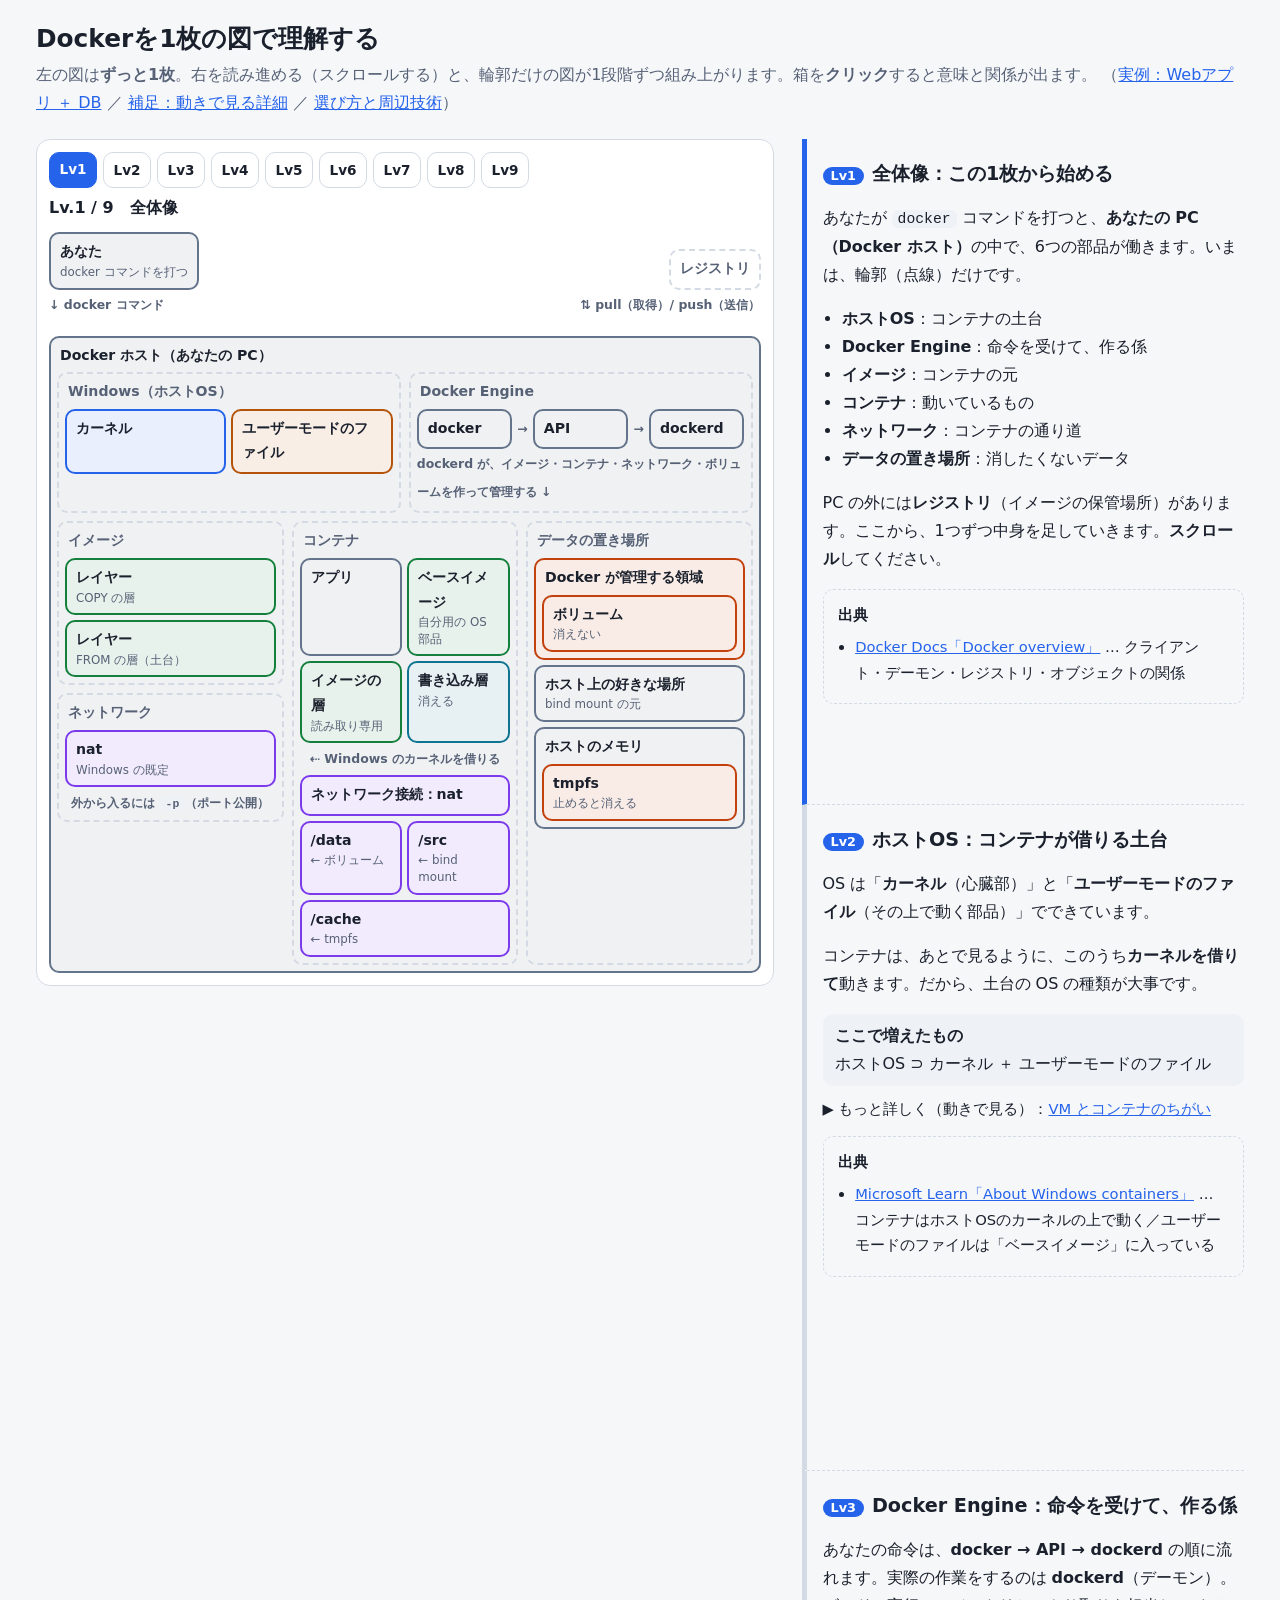
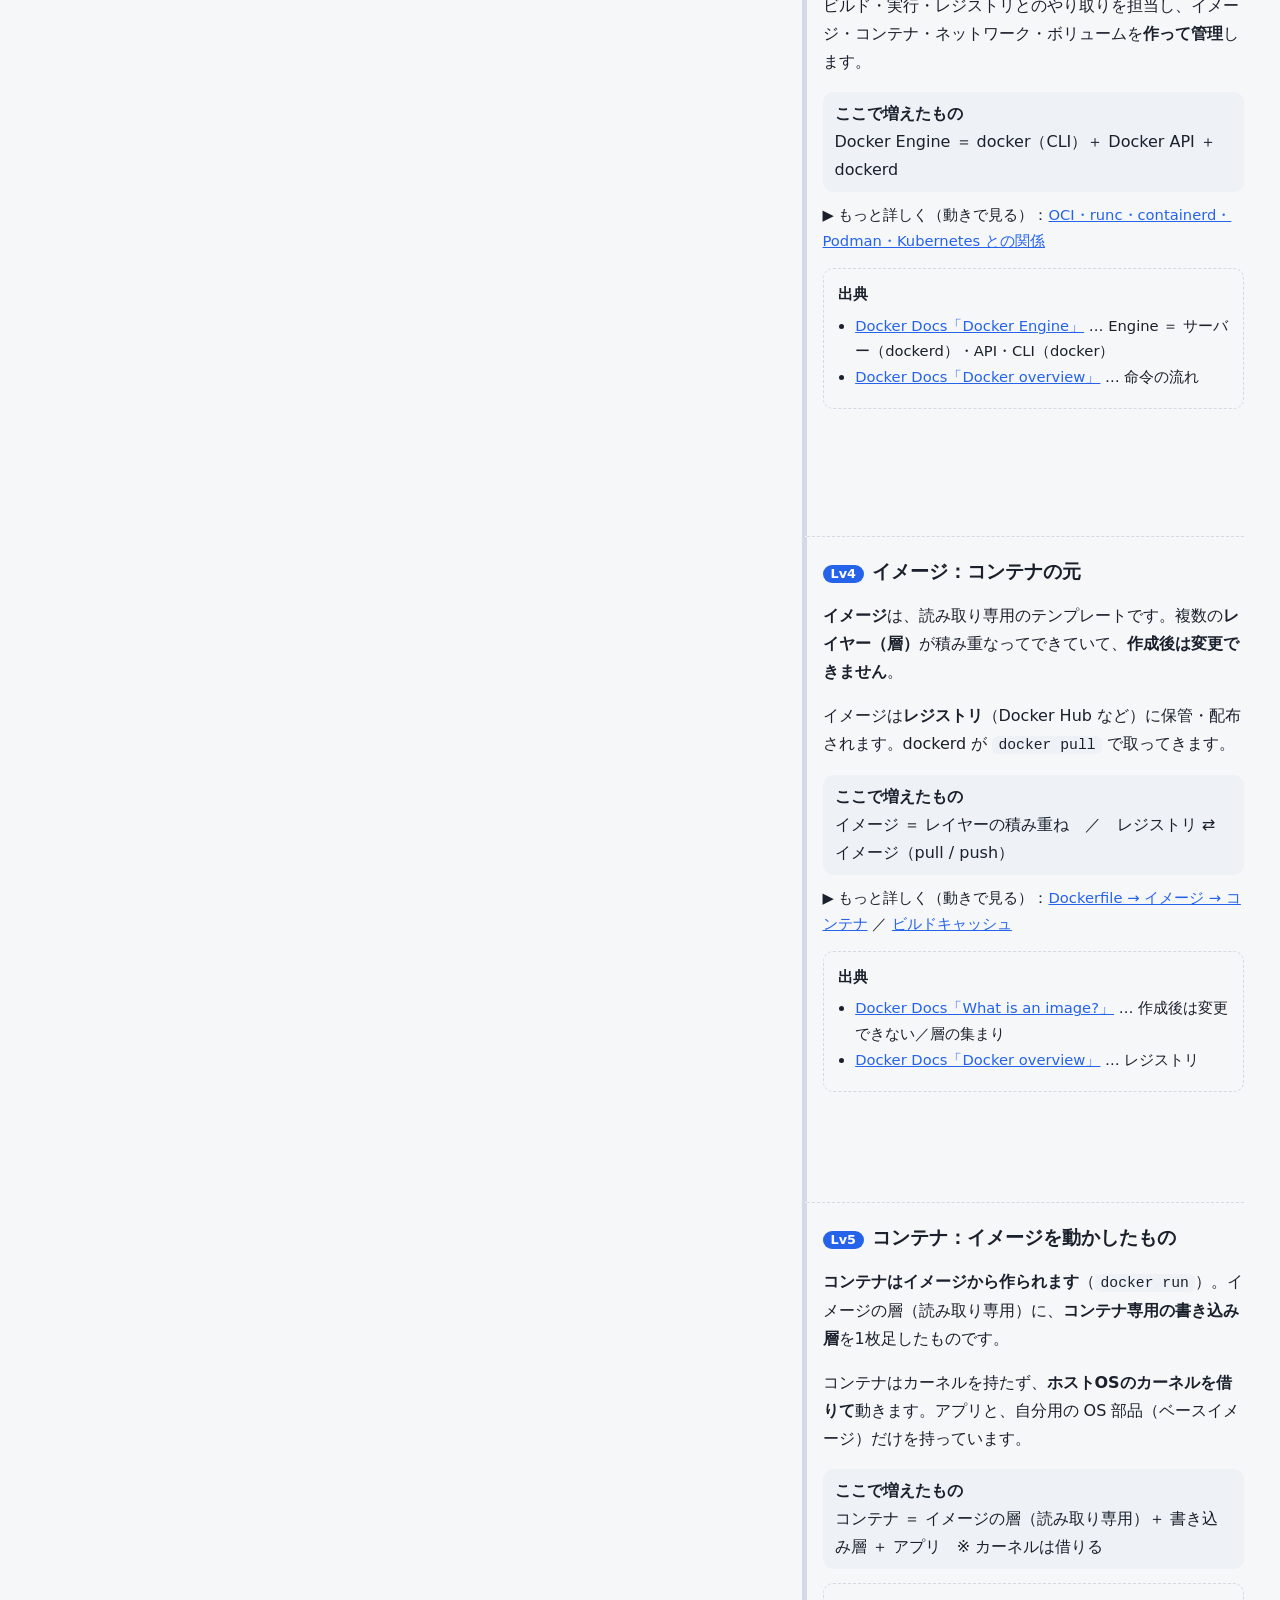
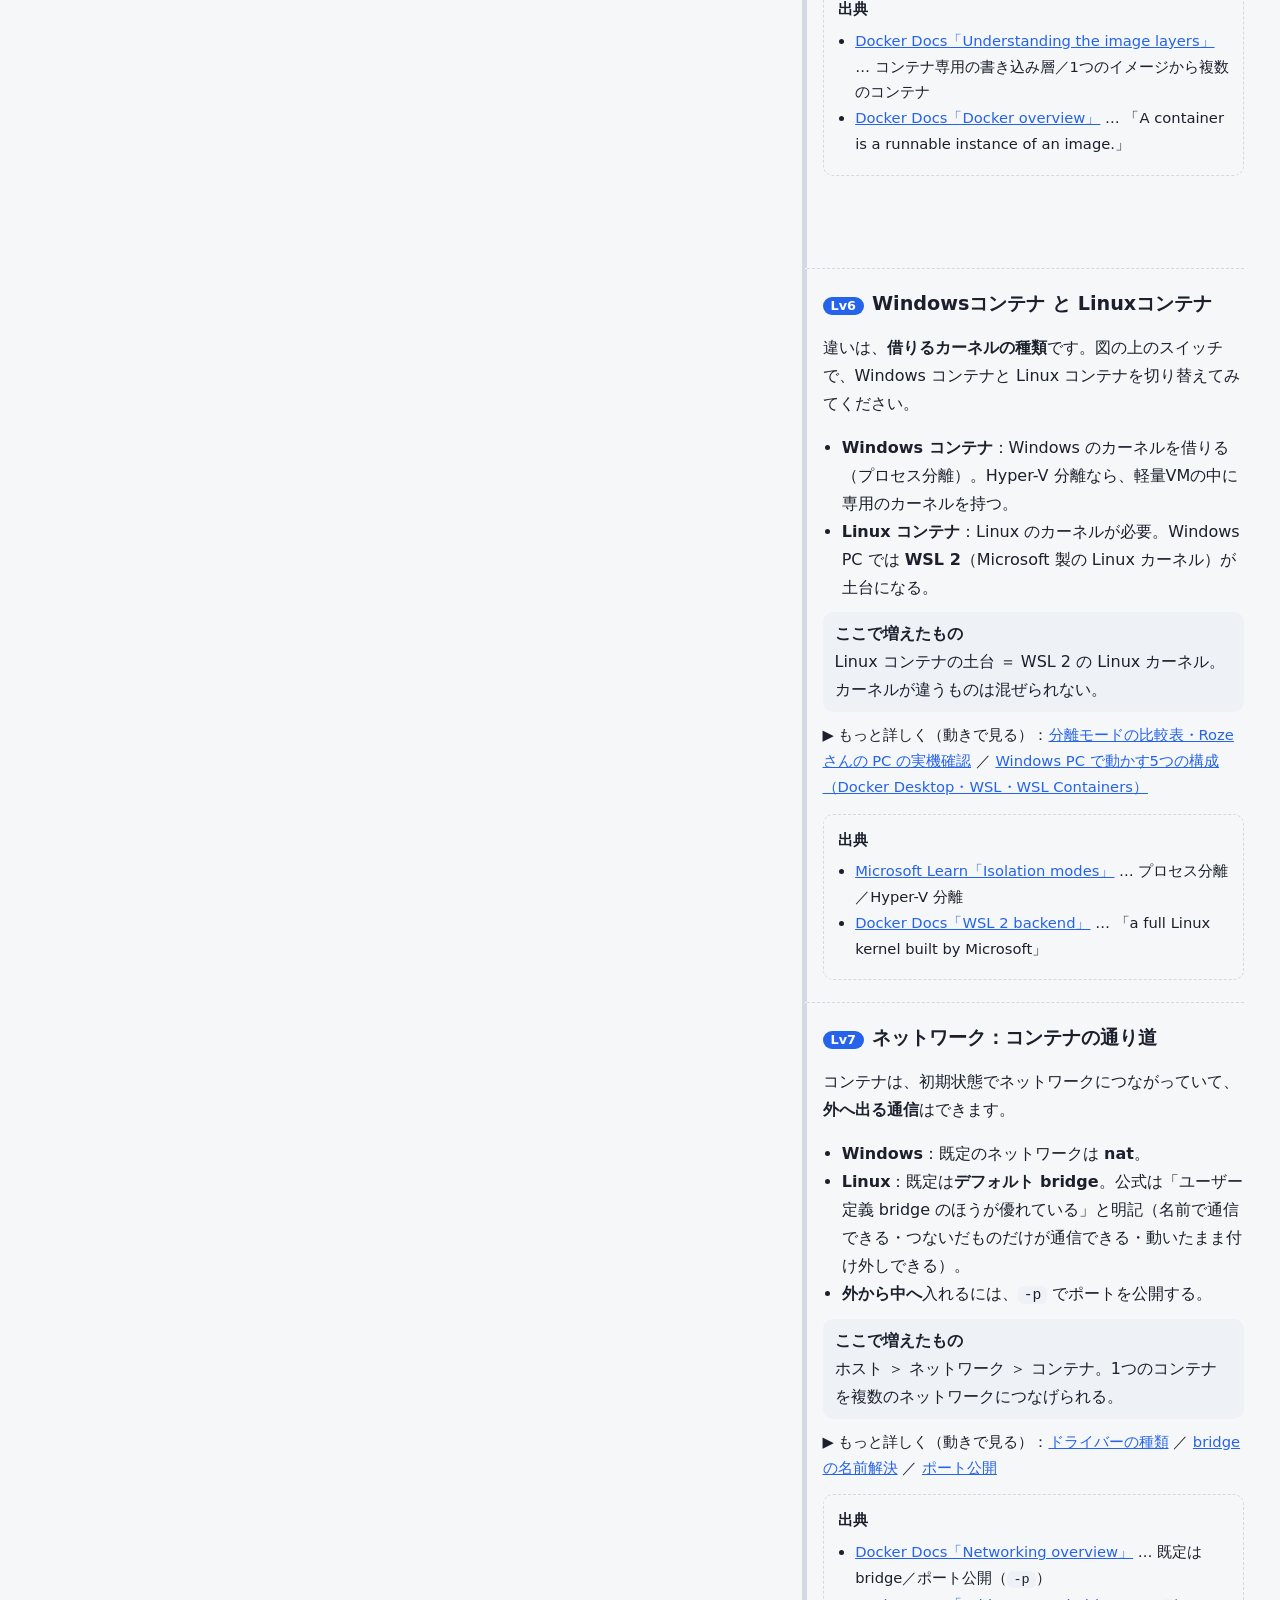
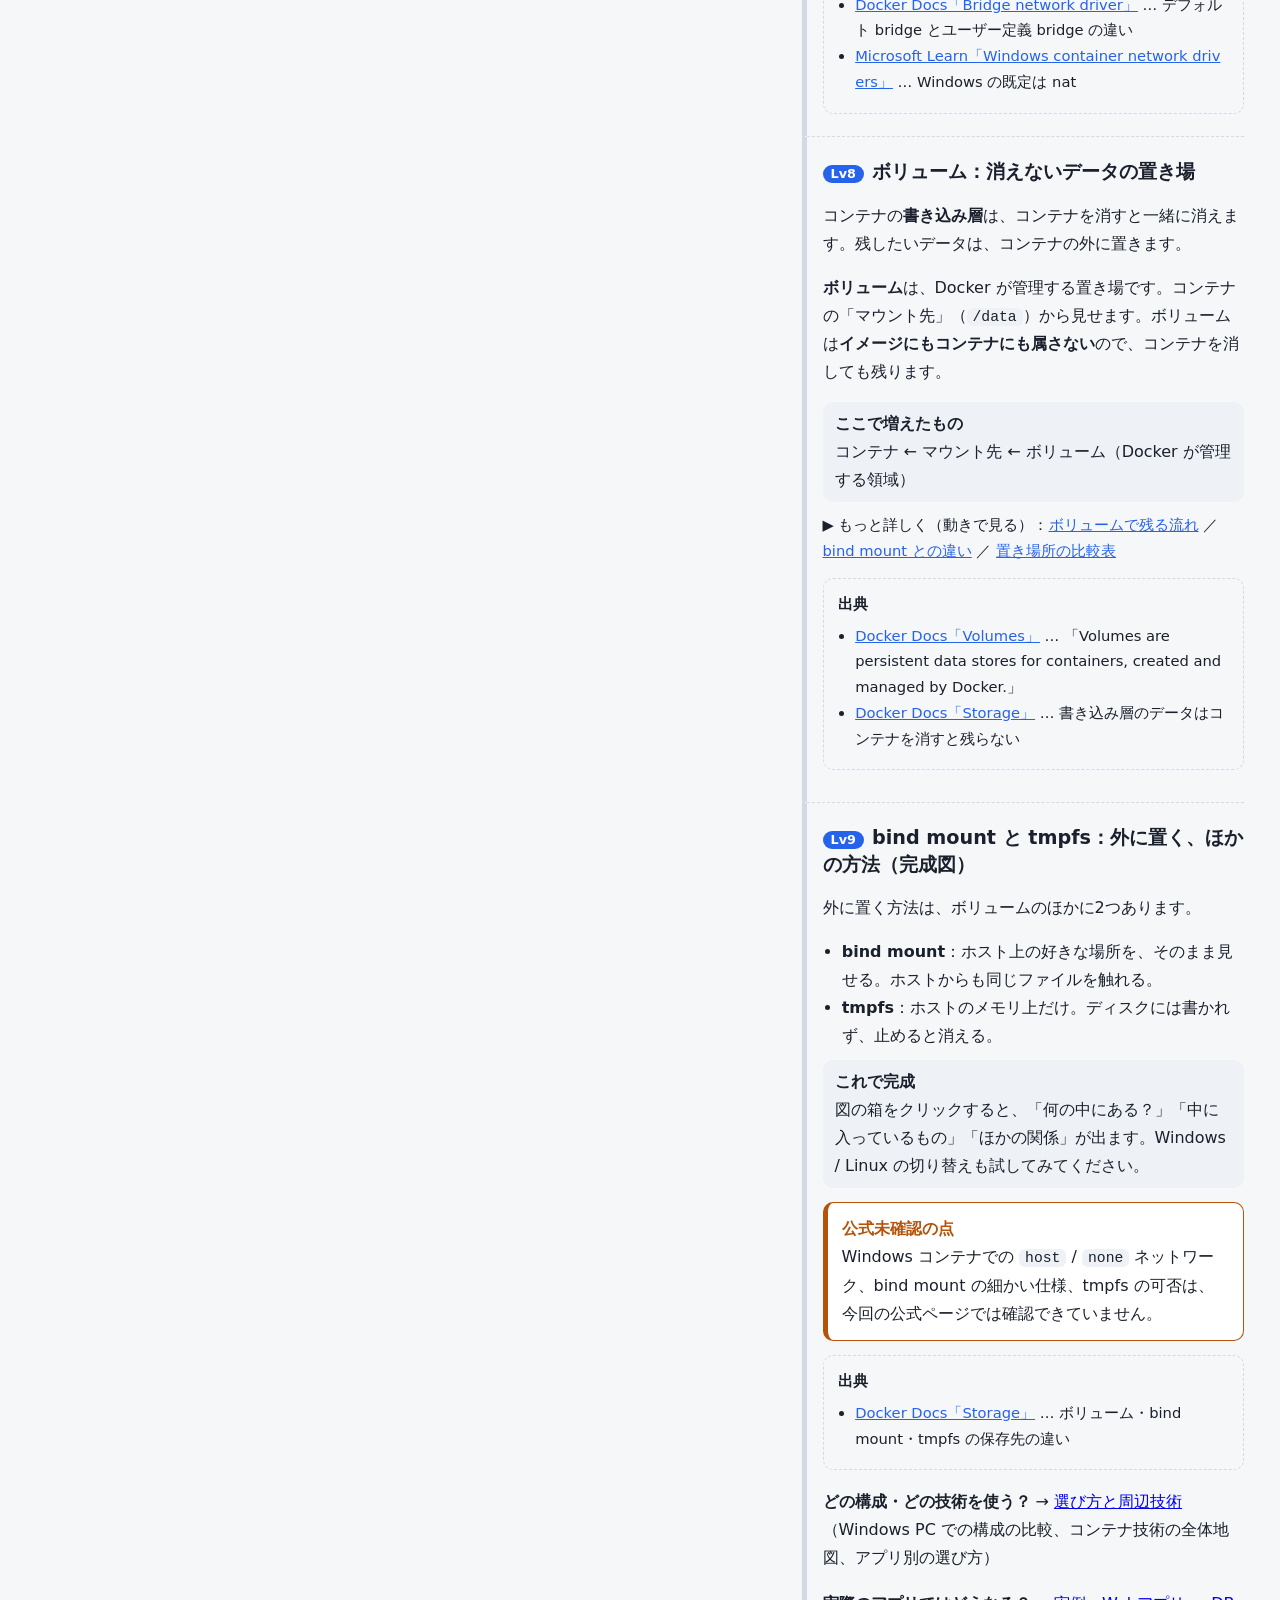
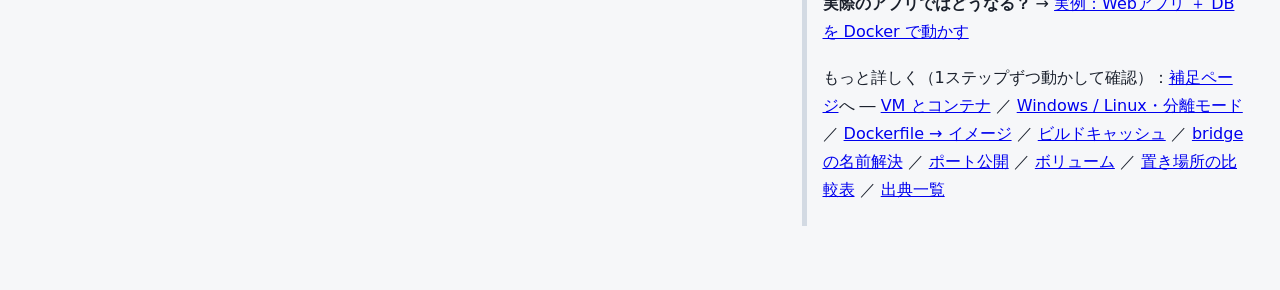
==== commit 4e9d83b9: "選び方と周辺技術のページを追加 drawio にあった話題を HTML に追加した。  - choose.html: Windows PC での5つの構成の比較、コンテナ技術の   全体地図（OCI・" ====
--- a/docker_visual/index.html
+++ b/docker_visual/index.html
@@ -16,7 +16,7 @@
   <header class="story-head">
     <h1>Dockerを1枚の図で理解する</h1>
     <p>左の図は<strong>ずっと1枚</strong>。右を読み進める（スクロールする）と、輪郭だけの図が1段階ずつ組み上がります。箱を<strong>クリック</strong>すると意味と関係が出ます。
-      （<a href="example.html">実例：Webアプリ ＋ DB</a> ／ <a href="details.html">補足：動きで見る詳細</a>）</p>
+      （<a href="example.html">実例：Webアプリ ＋ DB</a> ／ <a href="details.html">補足：動きで見る詳細</a> ／ <a href="choose.html">選び方と周辺技術</a>）</p>
   </header>
 
   <div class="story" data-story>
@@ -199,6 +199,7 @@
           <strong>ここで増えたもの</strong>
           Docker Engine ＝ docker（CLI）＋ Docker API ＋ dockerd
         </div>
+        <p class="more">▶ もっと詳しく（動きで見る）：<a href="choose.html#t-landscape">OCI・runc・containerd・Podman・Kubernetes との関係</a></p>
         <div class="sources">
           <strong>出典</strong>
           <ul>
@@ -254,7 +255,7 @@
           <strong>ここで増えたもの</strong>
           Linux コンテナの土台 ＝ WSL 2 の Linux カーネル。カーネルが違うものは混ぜられない。
         </div>
-        <p class="more">▶ もっと詳しく（動きで見る）：<a href="details.html#t-kernel">分離モードの比較表・Rozeさんの PC の実機確認</a></p>
+        <p class="more">▶ もっと詳しく（動きで見る）：<a href="details.html#t-kernel">分離モードの比較表・Rozeさんの PC の実機確認</a> ／ <a href="choose.html#t-config">Windows PC で動かす5つの構成（Docker Desktop・WSL・WSL Containers）</a></p>
         <div class="sources">
           <strong>出典</strong>
           <ul>
@@ -327,6 +328,9 @@
           </ul>
         </div>
         <p class="story-foot">
+          <strong>どの構成・どの技術を使う？</strong> → <a href="choose.html">選び方と周辺技術</a>（Windows PC での構成の比較、コンテナ技術の全体地図、アプリ別の選び方）
+        </p>
+        <p class="story-foot">
           <strong>実際のアプリではどうなる？</strong> → <a href="example.html">実例：Webアプリ ＋ DB を Docker で動かす</a>
         </p>
         <p class="story-foot">
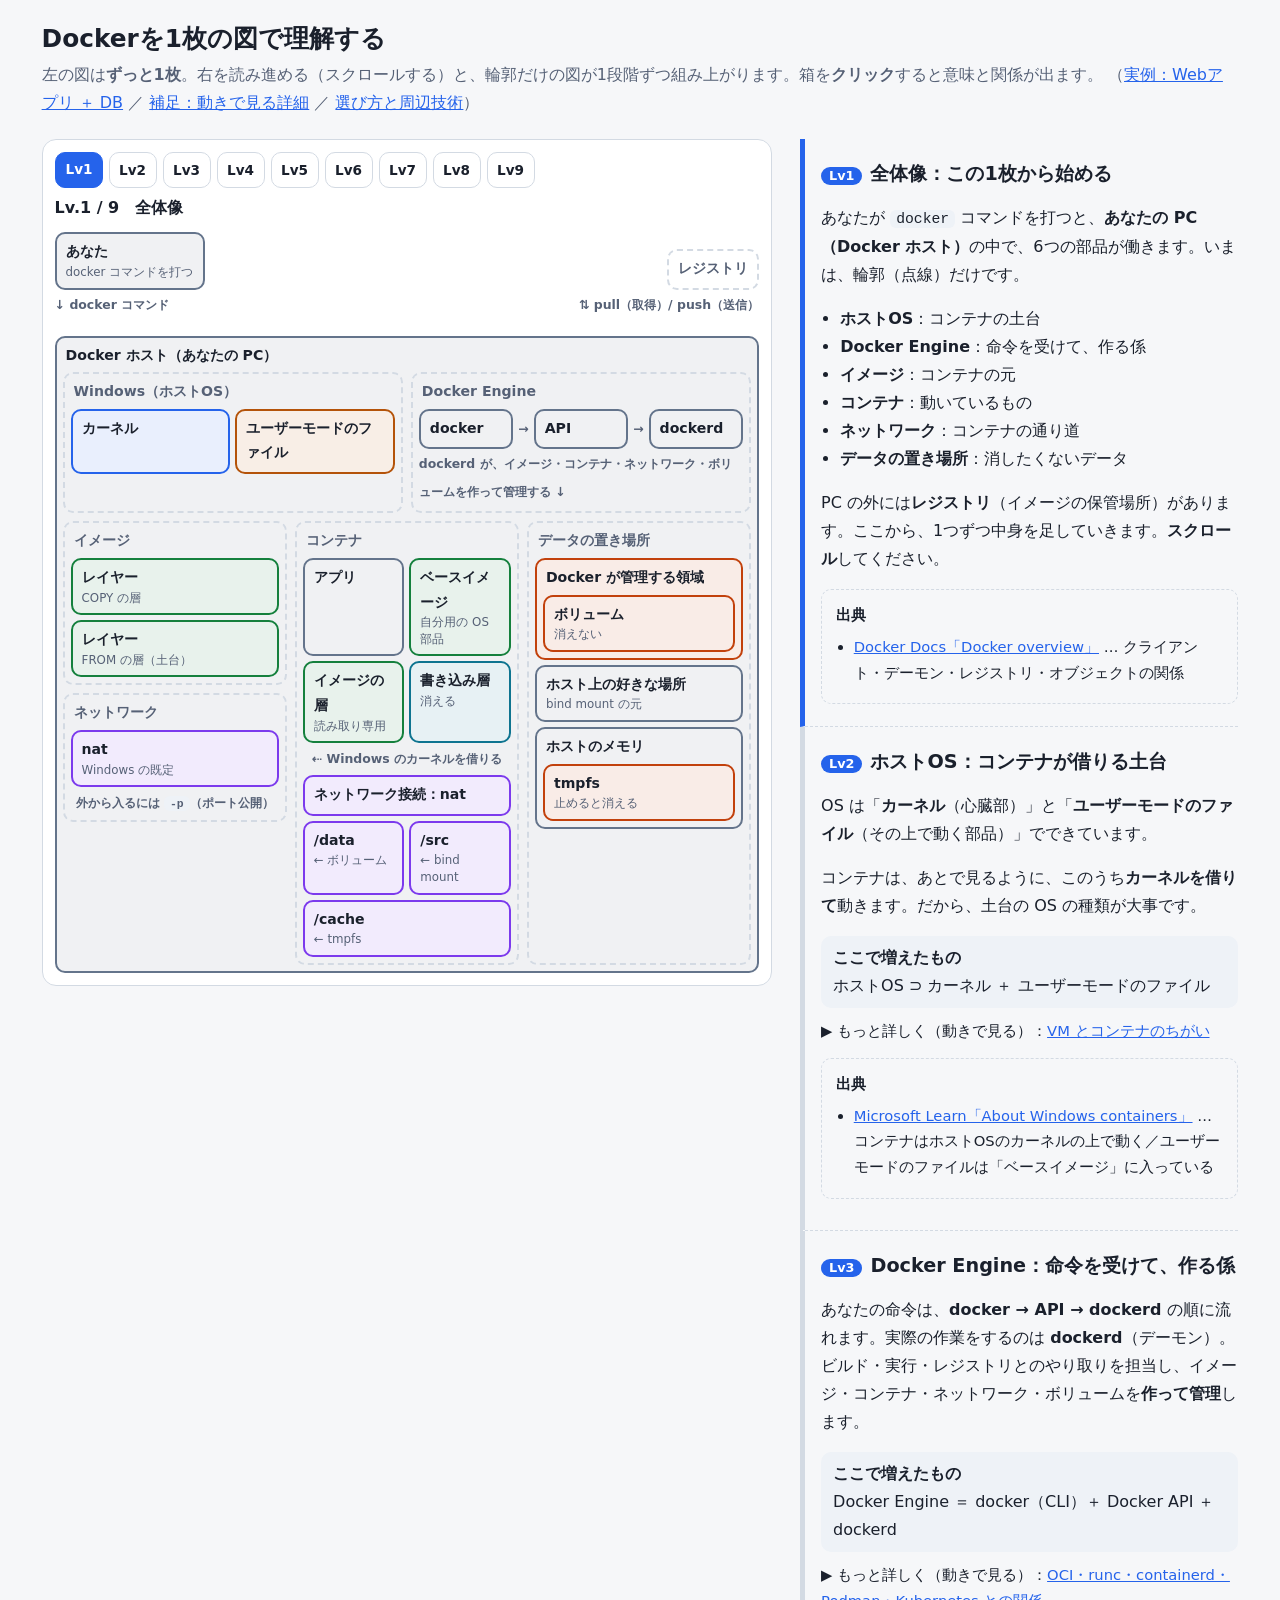
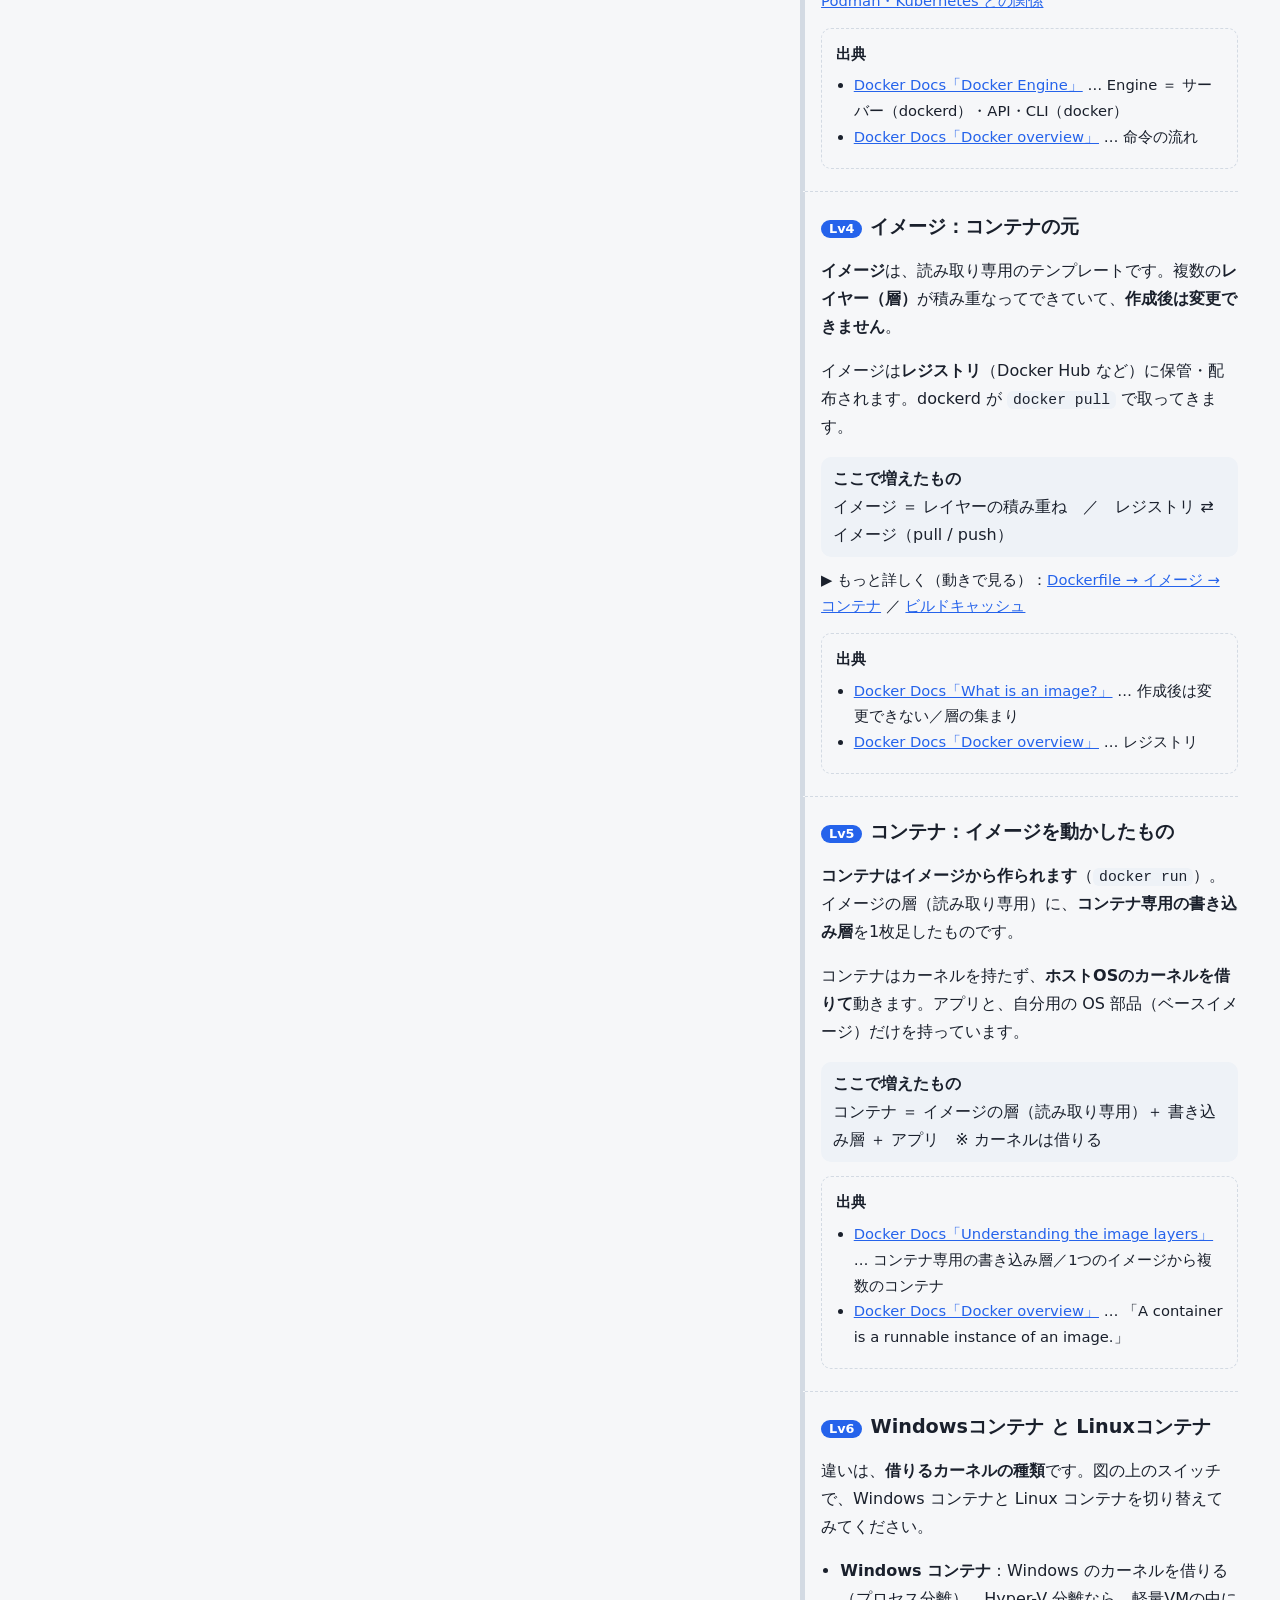
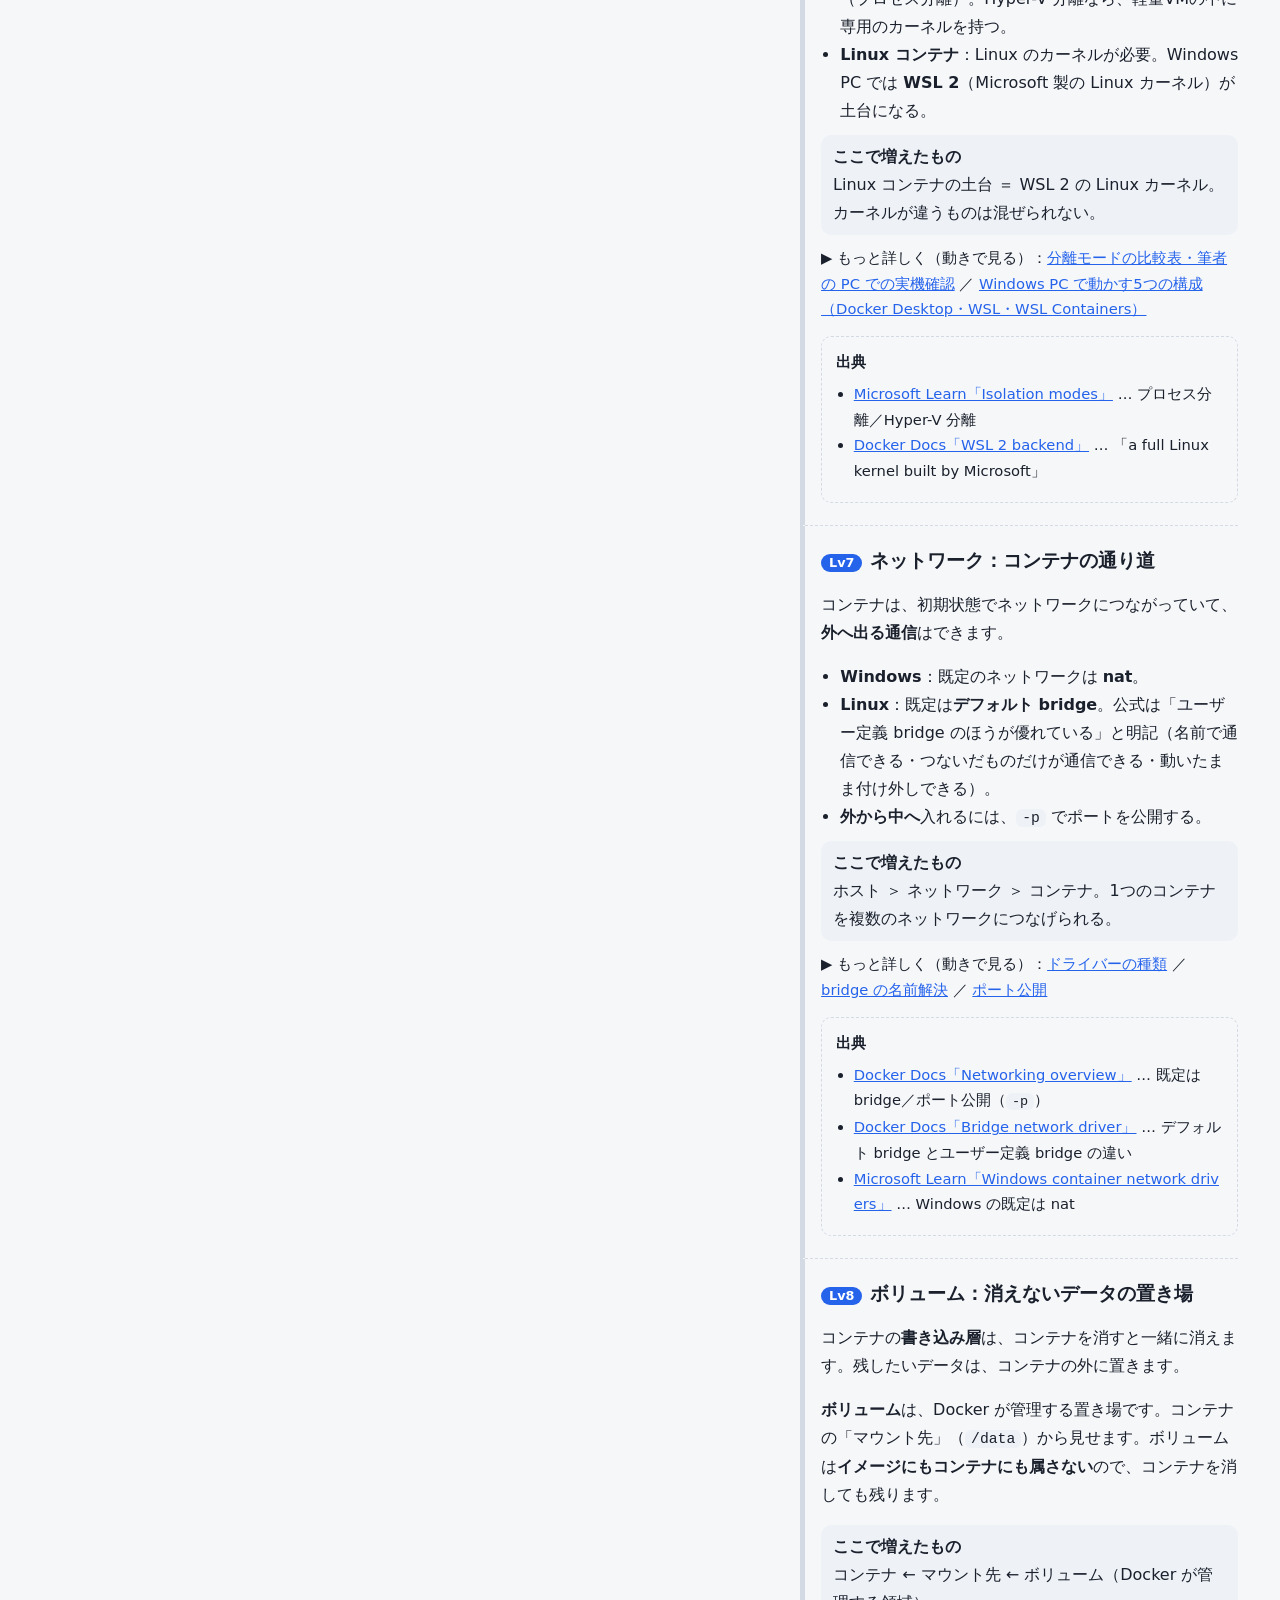
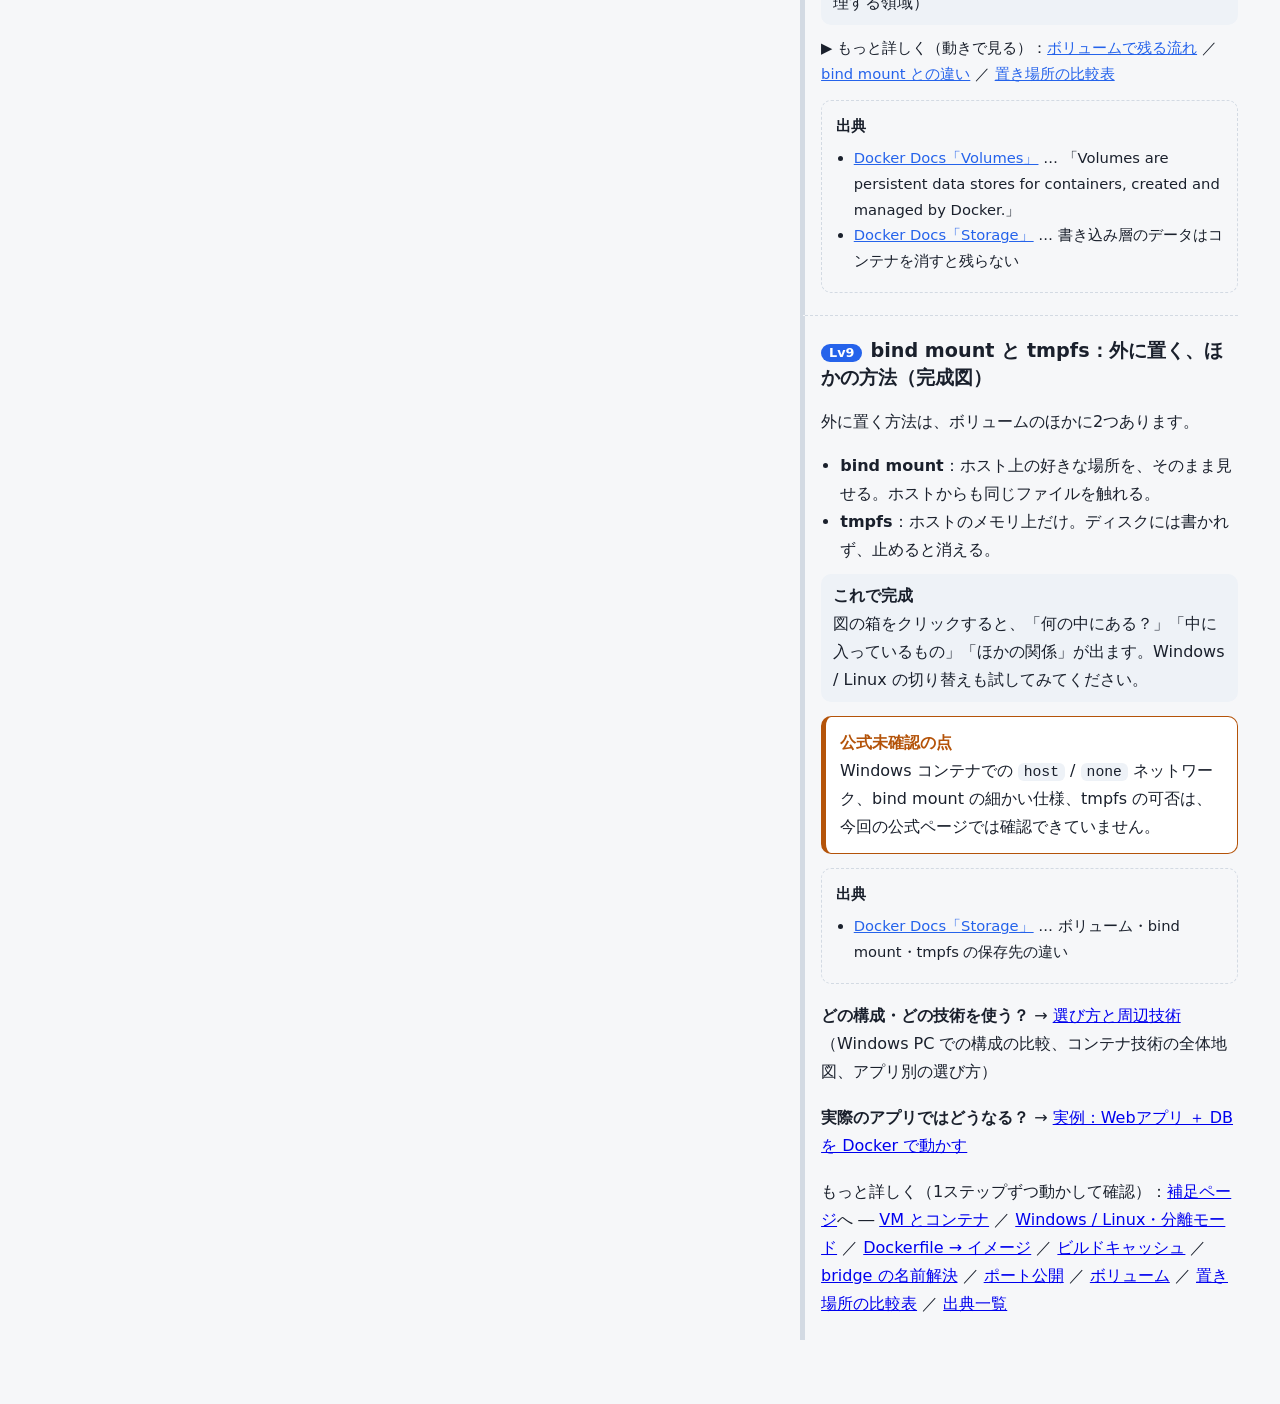
==== commit de42b2ee: "公開ページから個人名を削除 不特定多数の読者向けに、個人名を含む表現を 「筆者の PC」「このリポジトリの docker/dockerimage」 などの名前を含まない表現に置き換えた。 Window" ====
--- a/docker_visual/index.html
+++ b/docker_visual/index.html
@@ -255,7 +255,7 @@
           <strong>ここで増えたもの</strong>
           Linux コンテナの土台 ＝ WSL 2 の Linux カーネル。カーネルが違うものは混ぜられない。
         </div>
-        <p class="more">▶ もっと詳しく（動きで見る）：<a href="details.html#t-kernel">分離モードの比較表・Rozeさんの PC の実機確認</a> ／ <a href="choose.html#t-config">Windows PC で動かす5つの構成（Docker Desktop・WSL・WSL Containers）</a></p>
+        <p class="more">▶ もっと詳しく（動きで見る）：<a href="details.html#t-kernel">分離モードの比較表・筆者の PC での実機確認</a> ／ <a href="choose.html#t-config">Windows PC で動かす5つの構成（Docker Desktop・WSL・WSL Containers）</a></p>
         <div class="sources">
           <strong>出典</strong>
           <ul>
--- a/docker_visual/css/base.css
+++ b/docker_visual/css/base.css
@@ -54,14 +54,23 @@
 
 html { -webkit-text-size-adjust: 100%; scroll-behavior: smooth; }
 
+/* 広い画面（PC・拡大率を下げたブラウザ）では、文字を少し大きくして、図も一緒に大きくする */
+html { font-size: clamp(16px, 0.42vw + 9px, 22px); }
+
 body {
   margin: 0;
   background: var(--bg);
   color: var(--text);
-  font: 16px/1.75 var(--font);
+  font: 1rem/1.75 var(--font);
 }
 
 .wrap { max-width: 1000px; margin: 0 auto; padding: 0 16px 64px; }
+
+/* PC の広い画面では、ページの幅も広げる（左右の余白を減らす） */
+@media (min-width: 1200px) {
+  .wrap      { max-width: min(1560px, 94vw); }
+  .wrap.wide { max-width: min(1880px, 96vw); }
+}
 
 /* ----- ヘッダー ----- */
 .site-header { padding: 28px 0 14px; }
--- a/docker_visual/css/scenes.css
+++ b/docker_visual/css/scenes.css
@@ -171,6 +171,21 @@
 .cmpcol .vlink { font-size: 1rem; }
 .points { margin: 6px 0 0; padding-left: 1.2em; font-size: .92rem; }
 
+/* ----- 図（stage）と、説明・操作（scene-ui）を並べる ----- */
+.scene-main { display: block; }
+
+.scene { container-type: inline-size; }
+
+/* 図の入れ物（.scene）が十分に広いときだけ、図と説明を横に並べる */
+@container (min-width: 1000px) {
+  .scene-main {
+    display: grid; align-items: start; gap: 22px;
+    grid-template-columns: minmax(0, 1.6fr) minmax(300px, 1fr);
+  }
+  /* 図が縦に長くても、説明と操作ボタンは画面の上のほうに残る */
+  .scene-main > .scene-ui { position: sticky; top: 12px; }
+  .scene-main .progress { margin-top: 0; }
+}
 /* ----- 表示・非表示・強調（このブロックは必ず最後に置く） ----- */
 [data-show], [data-hide] { transition: opacity .5s ease, transform .5s ease; }
 [data-move] {
--- a/docker_visual/css/story.css
+++ b/docker_visual/css/story.css
@@ -1,6 +1,6 @@
 /* ===== story.css : スクロール型の解説（左に固定された1枚の図、右に章） ===== */
 
-.wrap.wide { max-width: 1240px; }
+/* .wrap.wide の幅は base.css（広い画面のとき）で決める */
 
 .story-head { padding: 22px 0 8px; }
 .story-head h1 { margin: 0 0 6px; font-size: 1.55rem; line-height: 1.35; }
@@ -100,7 +100,7 @@
 
 /* ----- 右：章 ----- */
 .chapter {
-  min-height: 74vh;
+  min-height: clamp(380px, 56vh, 680px);   /* 広い画面で、章の間に大きな空白ができないように */
   padding: 22px 0 22px 16px;
   border-left: 5px solid var(--border);
   border-bottom: 1px dashed var(--border);
@@ -116,7 +116,7 @@
 .chapter ul { margin: 6px 0; padding-left: 1.2em; }
 .chapter .added { margin: 10px 0; padding: 8px 12px; background: var(--surface-2); border-radius: 10px; }
 .chapter .added > strong { display: block; }
-.chapter:last-of-type { min-height: 60vh; border-bottom: 0; }
+.chapter:last-of-type { min-height: clamp(320px, 50vh, 600px); border-bottom: 0; }
 
 .story-foot { margin: 18px 0 0; }
 
